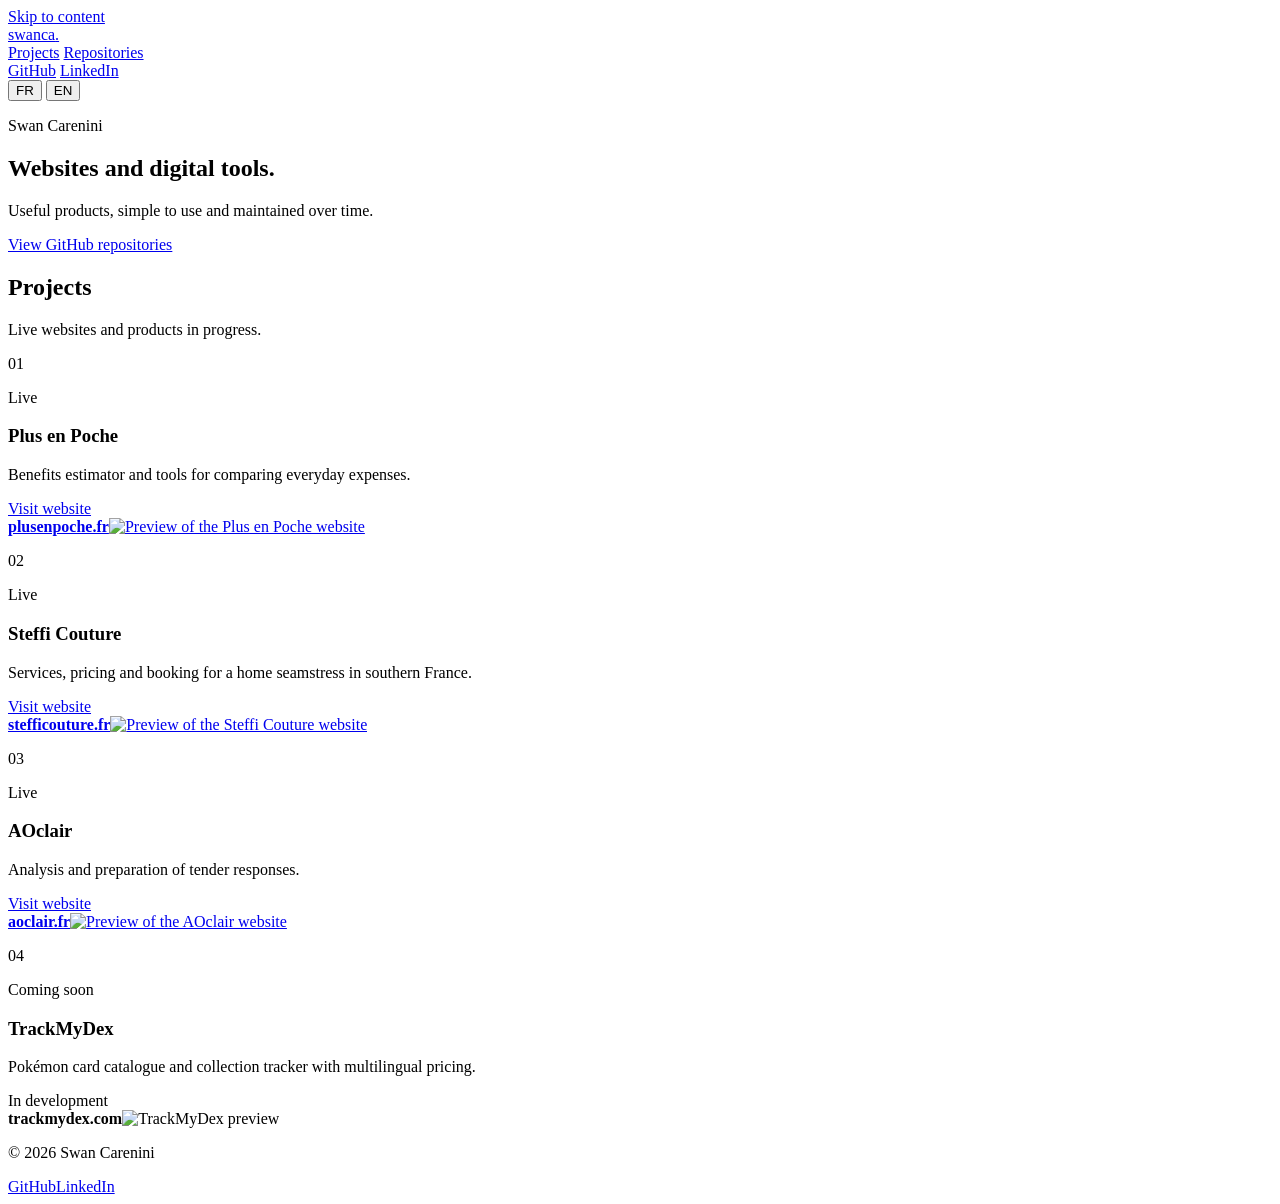
==== index.html @ 9fd085be "feat: add bilingual portfolio content" ====
<!doctype html>
<html lang="fr">
<head>
  <meta charset="utf-8">
  <meta name="viewport" content="width=device-width, initial-scale=1">
  <title>swanca | Projets web</title>
  <meta name="description" content="Les projets web de Swan Carenini : Plus en Poche, Steffi Couture, AOclair et TrackMyDex.">
  <link rel="stylesheet" href="./assets/css/styles.css">
  <script src="./assets/js/site.js" defer></script>
</head>
<body data-title-fr="swanca | Projets web" data-title-en="swanca | Web projects">
  <a class="skip-link" href="#main" data-fr="Aller au contenu" data-en="Skip to content">Aller au contenu</a>
  <header class="site-header">
    <a class="wordmark" href="./" aria-label="swanca, accueil">swanca<span>.</span></a>
    <nav aria-label="Navigation principale">
      <a class="active" href="./" data-fr="Projets" data-en="Projects">Projets</a>
      <a href="./repos/" data-fr="Dépôts" data-en="Repositories">Dépôts</a>
    </nav>
    <div class="header-links">
      <a href="https://github.com/swanca" target="_blank" rel="noreferrer">GitHub</a>
      <a href="https://www.linkedin.com/in/swan-c-35044b11a/" target="_blank" rel="noreferrer">LinkedIn</a>
      <div class="locale-switch" aria-label="Langue">
        <button type="button" data-locale="fr" aria-pressed="true">FR</button>
        <button type="button" data-locale="en" aria-pressed="false">EN</button>
      </div>
    </div>
  </header>
  <main id="main">
    <section class="intro">
      <p class="identity">Swan Carenini</p>
      <h1 data-fr="Sites et outils web." data-en="Websites and digital tools.">Sites et outils web.</h1>
      <p data-fr="Des produits utiles, simples à utiliser et maintenus dans le temps." data-en="Useful products, simple to use and maintained over time.">Des produits utiles, simples à utiliser et maintenus dans le temps.</p>
      <a class="text-link" href="./repos/" data-fr="Voir les dépôts GitHub" data-en="View GitHub repositories">Voir les dépôts GitHub</a>
    </section>
    <section class="projects" aria-labelledby="projects-title">
      <div class="section-title">
        <h2 id="projects-title" data-fr="Projets" data-en="Projects">Projets</h2>
        <p data-fr="Sites en production et produits en cours." data-en="Live websites and products in progress.">Sites en production et produits en cours.</p>
      </div>
      <article class="project">
        <div class="project-copy"><p class="project-index">01</p><div class="status live" data-fr="En ligne" data-en="Live">En ligne</div><h3>Plus en Poche</h3><p data-fr="Simulateur de droits et outils pour comparer ses dépenses courantes." data-en="Benefits estimator and tools for comparing everyday expenses.">Simulateur de droits et outils pour comparer ses dépenses courantes.</p><a class="project-link" href="https://plusenpoche.fr" target="_blank" rel="noreferrer" data-fr="Ouvrir le site" data-en="Visit website">Ouvrir le site</a></div>
        <a class="browser-frame" href="https://plusenpoche.fr" target="_blank" rel="noreferrer" aria-label="Plus en Poche"><span class="browser-bar"><i></i><i></i><i></i><b>plusenpoche.fr</b></span><img src="./assets/images/plus-en-poche.webp" width="1440" height="900" alt="Aperçu du site Plus en Poche" data-alt-fr="Aperçu du site Plus en Poche" data-alt-en="Preview of the Plus en Poche website"></a>
      </article>
      <article class="project">
        <div class="project-copy"><p class="project-index">02</p><div class="status live" data-fr="En ligne" data-en="Live">En ligne</div><h3>Steffi Couture</h3><p data-fr="Présentation, tarifs et réservation pour une couturière à domicile dans le Var." data-en="Services, pricing and booking for a home seamstress in southern France.">Présentation, tarifs et réservation pour une couturière à domicile dans le Var.</p><a class="project-link" href="https://stefficouture.fr" target="_blank" rel="noreferrer" data-fr="Ouvrir le site" data-en="Visit website">Ouvrir le site</a></div>
        <a class="browser-frame" href="https://stefficouture.fr" target="_blank" rel="noreferrer" aria-label="Steffi Couture"><span class="browser-bar"><i></i><i></i><i></i><b>stefficouture.fr</b></span><img src="./assets/images/steffi-couture.webp" width="1440" height="900" loading="lazy" alt="Aperçu du site Steffi Couture" data-alt-fr="Aperçu du site Steffi Couture" data-alt-en="Preview of the Steffi Couture website"></a>
      </article>
      <article class="project">
        <div class="project-copy"><p class="project-index">03</p><div class="status live" data-fr="En ligne" data-en="Live">En ligne</div><h3>AOclair</h3><p data-fr="Analyse et préparation de réponses aux appels d’offres." data-en="Analysis and preparation of tender responses.">Analyse et préparation de réponses aux appels d’offres.</p><a class="project-link" href="https://aoclair.fr" target="_blank" rel="noreferrer" data-fr="Ouvrir le site" data-en="Visit website">Ouvrir le site</a></div>
        <a class="browser-frame" href="https://aoclair.fr" target="_blank" rel="noreferrer" aria-label="AOclair"><span class="browser-bar"><i></i><i></i><i></i><b>aoclair.fr</b></span><img src="./assets/images/aoclair.webp" width="1440" height="900" loading="lazy" alt="Aperçu du site AOclair" data-alt-fr="Aperçu du site AOclair" data-alt-en="Preview of the AOclair website"></a>
      </article>
      <article class="project">
        <div class="project-copy"><p class="project-index">04</p><div class="status soon" data-fr="Bientôt disponible" data-en="Coming soon">Bientôt disponible</div><h3>TrackMyDex</h3><p data-fr="Catalogue et suivi de collection de cartes Pokémon avec prix multilingues." data-en="Pokémon card catalogue and collection tracker with multilingual pricing.">Catalogue et suivi de collection de cartes Pokémon avec prix multilingues.</p><span class="project-link muted" data-fr="En développement" data-en="In development">En développement</span></div>
        <div class="browser-frame" aria-label="TrackMyDex"><span class="browser-bar"><i></i><i></i><i></i><b>trackmydex.com</b></span><img src="./assets/images/trackmydex.webp" width="1440" height="900" loading="lazy" alt="Aperçu de TrackMyDex" data-alt-fr="Aperçu de TrackMyDex" data-alt-en="TrackMyDex preview"></div>
      </article>
    </section>
  </main>
  <footer><p>© 2026 Swan Carenini</p><div><a href="https://github.com/swanca" target="_blank" rel="noreferrer">GitHub</a><a href="https://www.linkedin.com/in/swan-c-35044b11a/" target="_blank" rel="noreferrer">LinkedIn</a></div></footer>
</body>
</html>
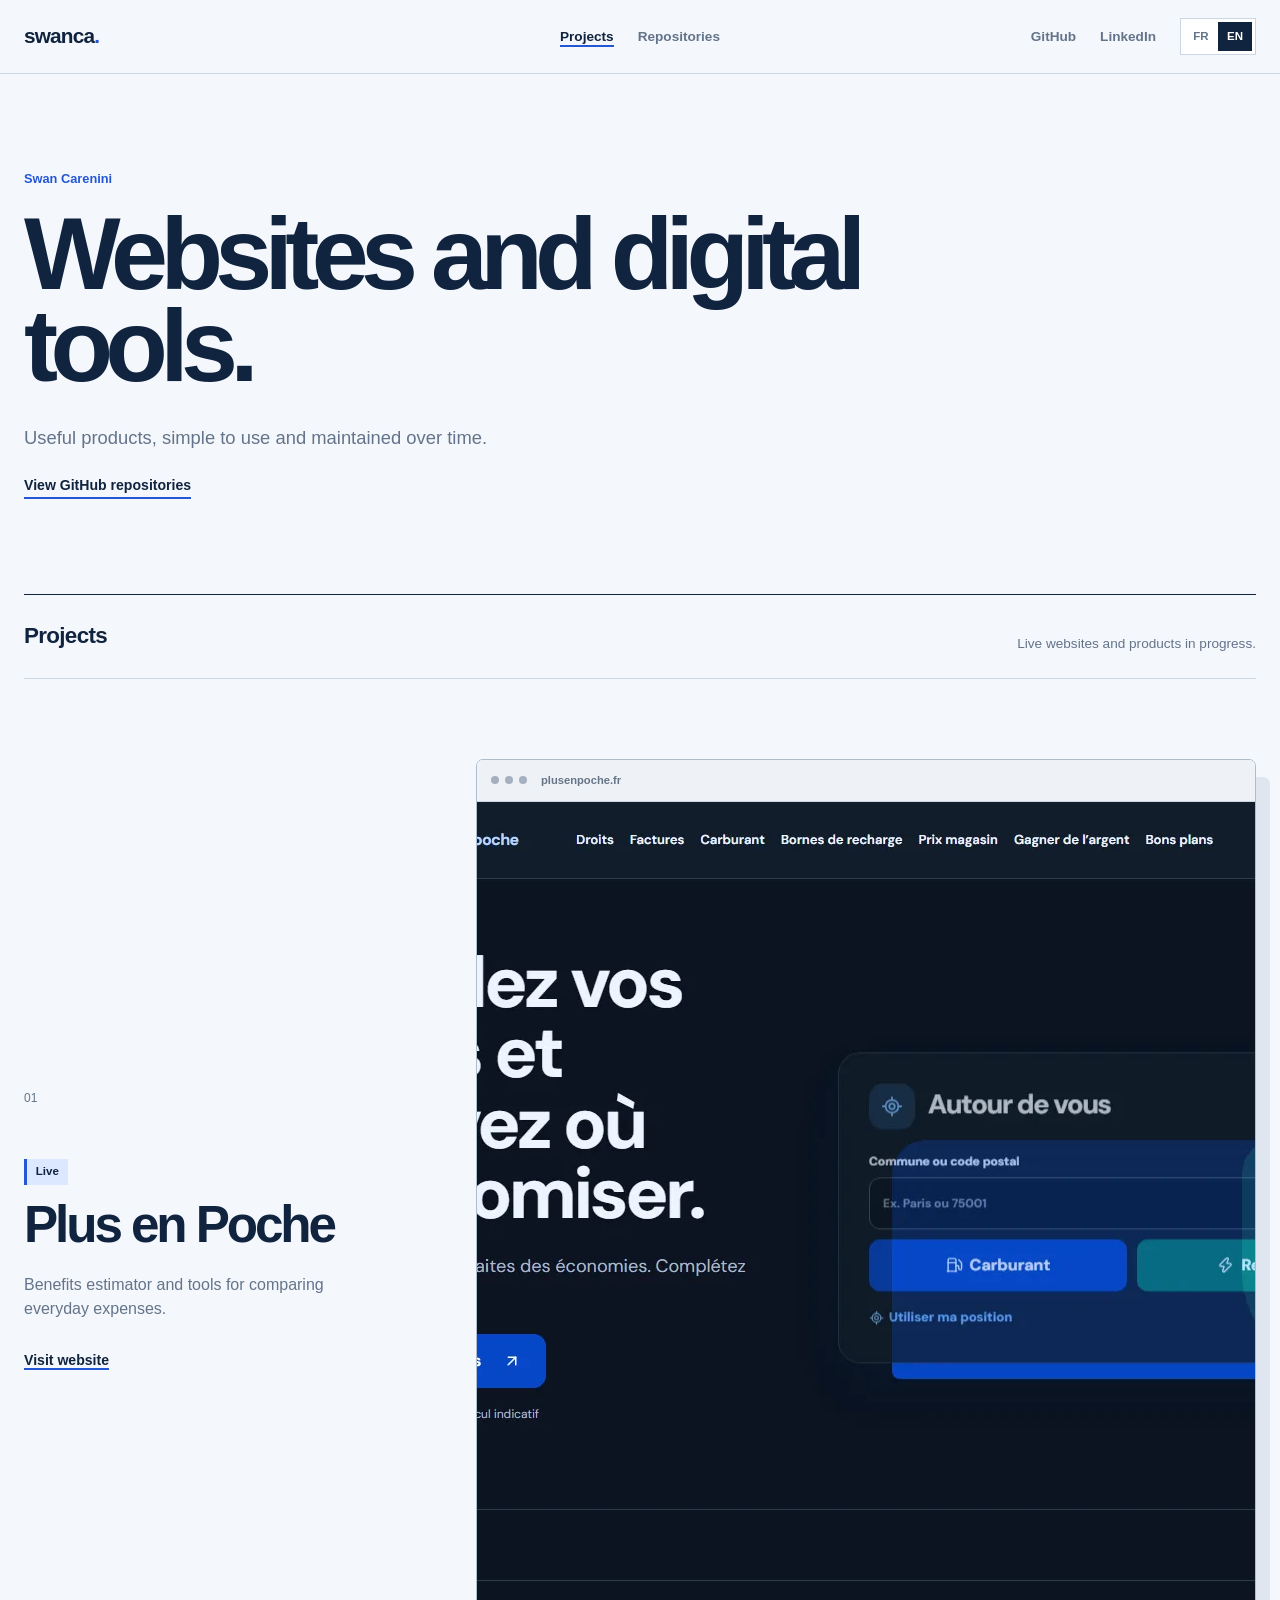
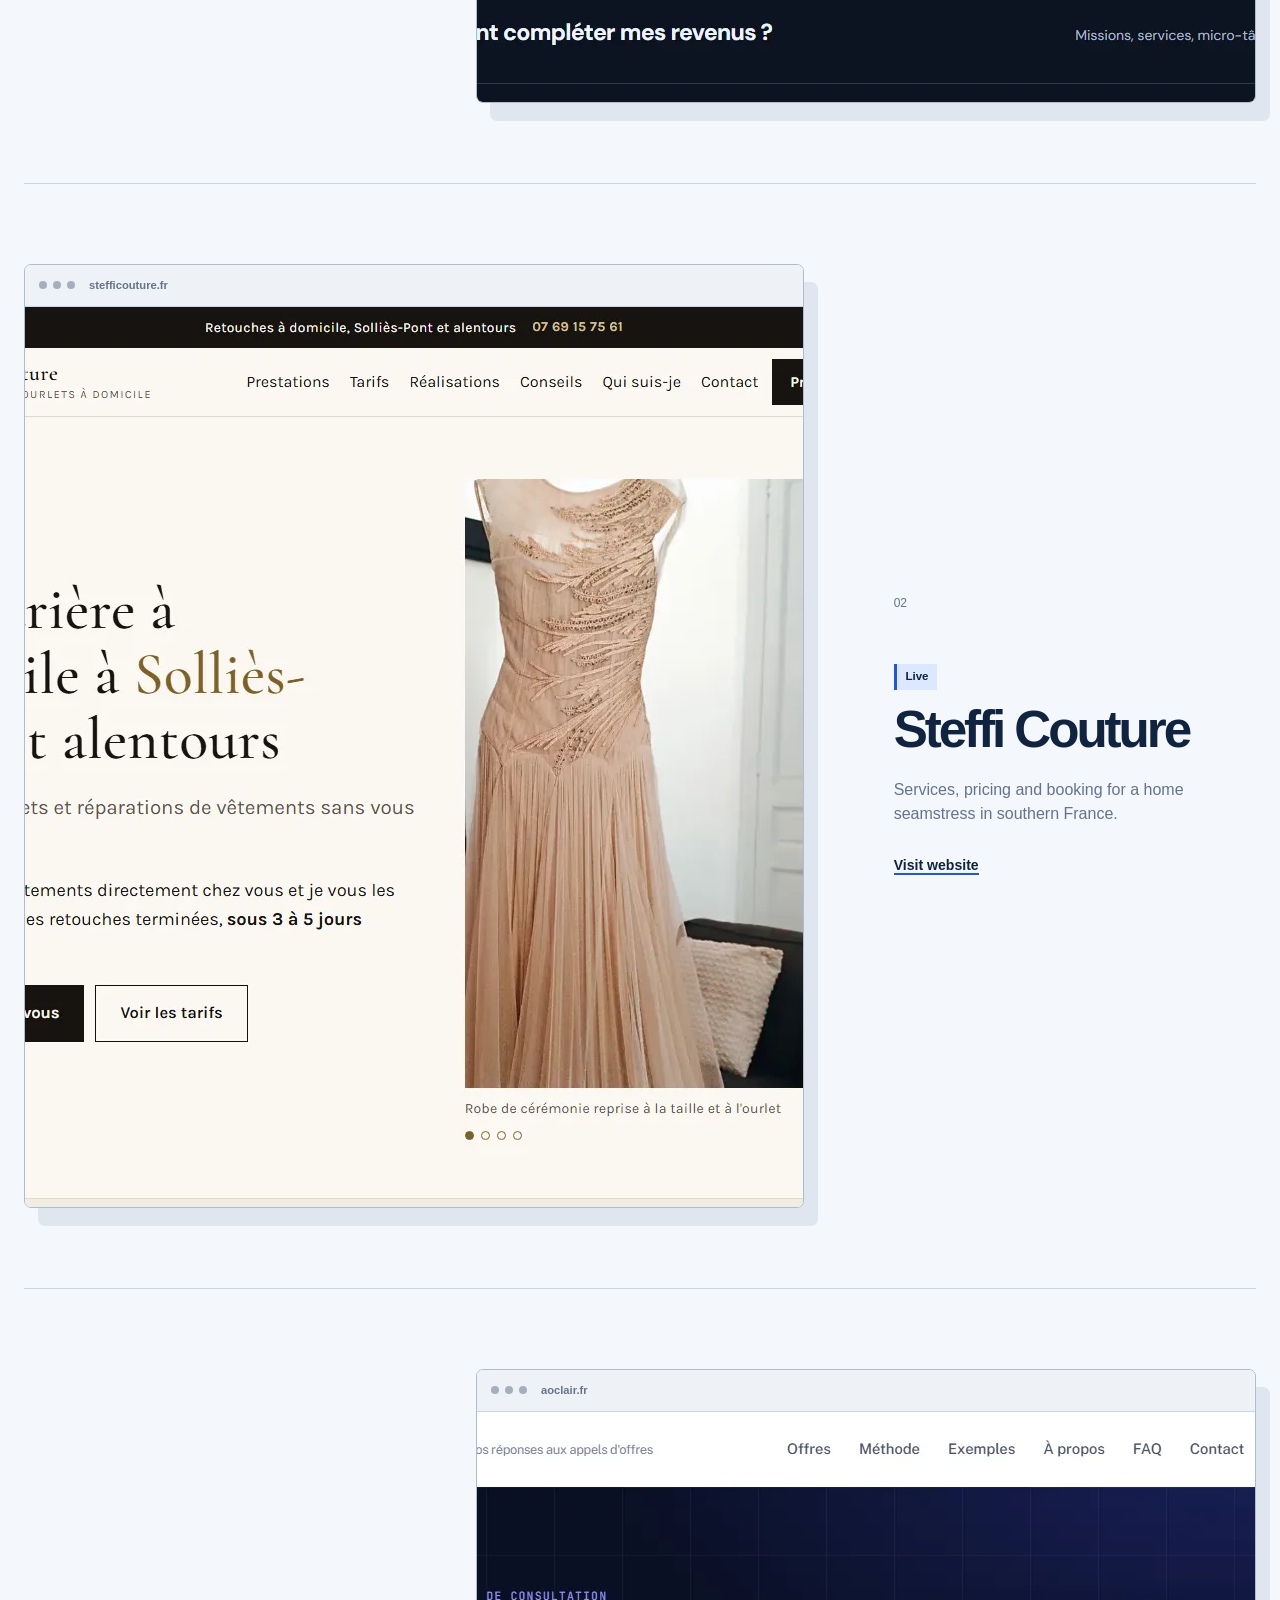
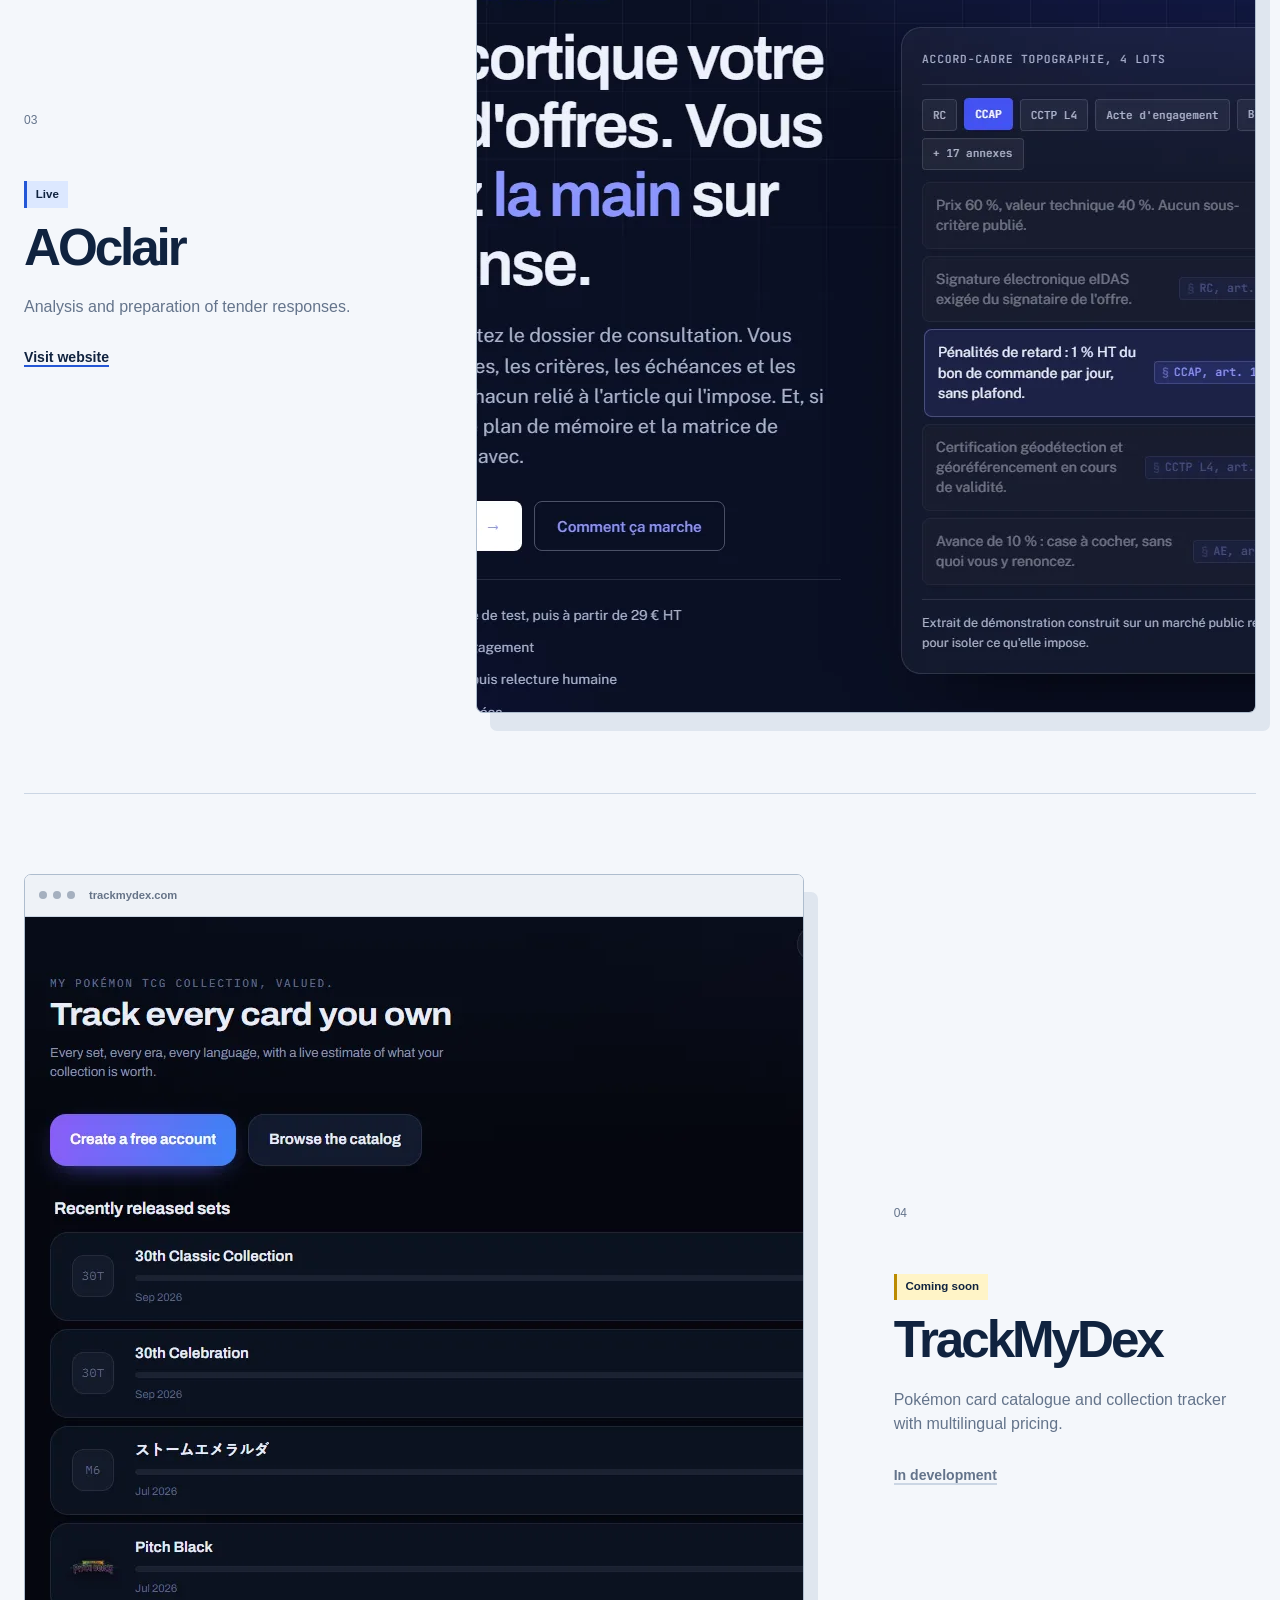
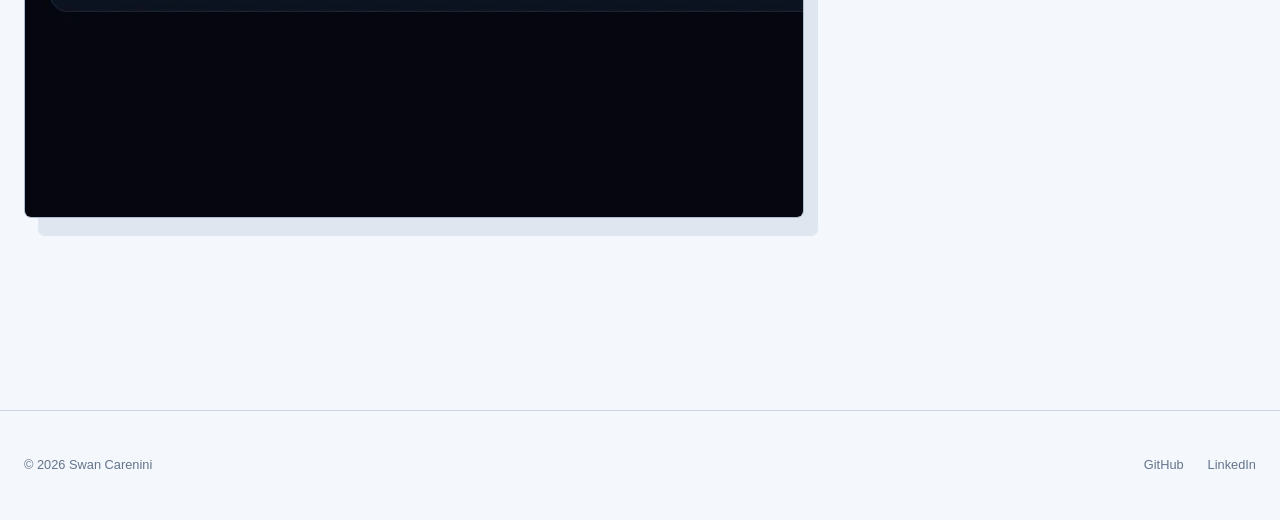
==== commit dabd081c: "chore: prepare GitHub Pages release" ====
--- a/index.html
+++ b/index.html
@@ -5,6 +5,13 @@
   <meta name="viewport" content="width=device-width, initial-scale=1">
   <title>swanca | Projets web</title>
   <meta name="description" content="Les projets web de Swan Carenini : Plus en Poche, Steffi Couture, AOclair et TrackMyDex.">
+  <link rel="canonical" href="https://swanca.github.io/">
+  <meta property="og:type" content="website">
+  <meta property="og:title" content="swanca | Projets web">
+  <meta property="og:description" content="Sites et outils web conçus par Swan Carenini.">
+  <meta property="og:url" content="https://swanca.github.io/">
+  <meta property="og:image" content="https://swanca.github.io/assets/images/social-preview.webp">
+  <meta name="twitter:card" content="summary_large_image">
   <link rel="stylesheet" href="./assets/css/styles.css">
   <script src="./assets/js/site.js" defer></script>
 </head>
--- a/assets/css/styles.css
+++ b/assets/css/styles.css
@@ -0,0 +1,319 @@
+:root {
+  --paper: #f4f7fb;
+  --ink: #10233f;
+  --muted: #64748b;
+  --blue: #2457d6;
+  --blue-pale: #dce8ff;
+  --yellow: #f4c95d;
+  --white: #ffffff;
+  --line: #cbd6e4;
+  --max: 1240px;
+}
+
+* { box-sizing: border-box; }
+html { scroll-behavior: smooth; }
+body {
+  margin: 0;
+  overflow-x: clip;
+  background: var(--paper);
+  color: var(--ink);
+  font-family: "Helvetica Neue", "Segoe UI", Arial, sans-serif;
+  font-size: 16px;
+  line-height: 1.55;
+}
+a { color: inherit; }
+img { display: block; max-width: 100%; }
+button { font: inherit; }
+a:focus-visible, button:focus-visible {
+  outline: 3px solid var(--yellow);
+  outline-offset: 4px;
+}
+.skip-link {
+  position: fixed;
+  z-index: 100;
+  left: 1rem;
+  top: -5rem;
+  padding: .7rem 1rem;
+  background: var(--ink);
+  color: var(--white);
+}
+.skip-link:focus { top: 1rem; }
+
+.site-header {
+  position: sticky;
+  z-index: 20;
+  top: 0;
+  min-height: 74px;
+  display: grid;
+  grid-template-columns: 1fr auto 1fr;
+  align-items: center;
+  gap: 2rem;
+  padding: 0 max(24px, calc((100vw - var(--max)) / 2));
+  border-bottom: 1px solid var(--line);
+  background: color-mix(in srgb, var(--paper) 94%, transparent);
+  backdrop-filter: blur(14px);
+}
+.wordmark {
+  width: max-content;
+  color: var(--ink);
+  font-size: 1.3rem;
+  font-weight: 800;
+  letter-spacing: -.04em;
+  text-decoration: none;
+}
+.wordmark span { color: var(--blue); }
+.site-header nav, .header-links, footer div {
+  display: flex;
+  align-items: center;
+  gap: 1.5rem;
+}
+.site-header nav a, .header-links > a {
+  color: var(--muted);
+  font-size: .85rem;
+  font-weight: 650;
+  text-decoration: none;
+  white-space: nowrap;
+}
+.site-header nav a:hover, .site-header nav a.active, .header-links > a:hover { color: var(--ink); }
+.site-header nav a.active { box-shadow: inset 0 -2px var(--blue); }
+.header-links { justify-content: flex-end; }
+
+.locale-switch {
+  display: inline-flex;
+  padding: 3px;
+  border: 1px solid var(--line);
+  background: var(--white);
+}
+.locale-switch button {
+  min-width: 34px;
+  border: 0;
+  padding: .35rem .45rem;
+  background: transparent;
+  color: var(--muted);
+  cursor: pointer;
+  font-size: .72rem;
+  font-weight: 800;
+}
+.locale-switch button[aria-pressed="true"] {
+  background: var(--ink);
+  color: var(--white);
+}
+
+.intro, .projects, .repository-section {
+  width: min(calc(100% - 48px), var(--max));
+  margin-inline: auto;
+}
+.intro {
+  min-height: 520px;
+  display: flex;
+  flex-direction: column;
+  justify-content: center;
+  padding: 5rem 0;
+}
+.intro.compact { min-height: 390px; }
+.identity {
+  margin: 0 0 1.2rem;
+  color: var(--blue);
+  font-size: .8rem;
+  font-weight: 800;
+}
+.intro h1 {
+  max-width: 850px;
+  margin: 0;
+  font-size: clamp(3.4rem, 8vw, 7.7rem);
+  font-weight: 780;
+  letter-spacing: -.075em;
+  line-height: .9;
+}
+.intro.compact h1 { font-size: clamp(3.2rem, 7vw, 6.4rem); }
+.intro > p:not(.identity) {
+  max-width: 540px;
+  margin: 2rem 0 1.4rem;
+  color: var(--muted);
+  font-size: 1.15rem;
+}
+.text-link, .project-link {
+  width: max-content;
+  border-bottom: 2px solid var(--blue);
+  color: var(--ink);
+  font-size: .88rem;
+  font-weight: 750;
+  text-decoration: none;
+}
+.text-link:hover, .project-link:hover { color: var(--blue); }
+
+.projects, .repository-section { padding-bottom: 7rem; }
+.section-title {
+  display: flex;
+  align-items: end;
+  justify-content: space-between;
+  gap: 2rem;
+  padding: 1.5rem 0;
+  border-top: 1px solid var(--ink);
+}
+.section-title h2 { margin: 0; font-size: 1.4rem; letter-spacing: -.03em; }
+.section-title p { margin: 0; color: var(--muted); font-size: .85rem; }
+
+.project {
+  display: grid;
+  grid-template-columns: minmax(230px, .72fr) minmax(0, 1.55fr);
+  align-items: center;
+  gap: clamp(2.5rem, 7vw, 7rem);
+  min-height: 610px;
+  padding: 5rem 0;
+  border-top: 1px solid var(--line);
+}
+.project:nth-of-type(even) { grid-template-columns: minmax(0, 1.55fr) minmax(230px, .72fr); }
+.project:nth-of-type(even) .project-copy { order: 2; }
+.project-copy { max-width: 360px; }
+.project-index {
+  margin: 0 0 3.2rem;
+  color: var(--muted);
+  font-size: .75rem;
+  font-variant-numeric: tabular-nums;
+}
+.status {
+  width: max-content;
+  margin-bottom: 1rem;
+  padding: .28rem .55rem;
+  border-left: 3px solid var(--blue);
+  background: var(--blue-pale);
+  font-size: .72rem;
+  font-weight: 760;
+}
+.status.soon { border-color: #bb8b00; background: #fff4c7; }
+.project h3 {
+  margin: 0;
+  font-size: clamp(2.1rem, 4vw, 4rem);
+  letter-spacing: -.06em;
+  line-height: .95;
+}
+.project-copy > p:not(.project-index) {
+  margin: 1.4rem 0 1.6rem;
+  color: var(--muted);
+  font-size: 1rem;
+}
+.project-link.muted { border-color: var(--line); color: var(--muted); }
+
+.browser-frame {
+  display: block;
+  min-width: 0;
+  overflow: hidden;
+  border: 1px solid #aebdce;
+  border-radius: 7px;
+  background: var(--white);
+  box-shadow: 14px 18px 0 #dfe6ef;
+  color: inherit;
+  text-decoration: none;
+}
+a.browser-frame:hover { border-color: var(--blue); }
+.browser-bar {
+  height: 42px;
+  display: flex;
+  align-items: center;
+  gap: 6px;
+  padding: 0 14px;
+  border-bottom: 1px solid var(--line);
+  background: #eef2f7;
+}
+.browser-bar i { width: 8px; height: 8px; border-radius: 50%; background: #a5b0bf; }
+.browser-bar b {
+  margin-left: 8px;
+  overflow: hidden;
+  color: #667488;
+  font-size: .7rem;
+  font-weight: 600;
+  text-overflow: ellipsis;
+  white-space: nowrap;
+}
+.browser-frame img {
+  width: 100%;
+  aspect-ratio: 16 / 10;
+  object-fit: cover;
+  object-position: top;
+  background: #e7edf5;
+}
+
+.repository-grid {
+  display: grid;
+  grid-template-columns: repeat(2, minmax(0, 1fr));
+  border-top: 1px solid var(--line);
+}
+.repo-card {
+  min-height: 230px;
+  display: flex;
+  flex-direction: column;
+  padding: 2rem;
+  border-right: 1px solid var(--line);
+  border-bottom: 1px solid var(--line);
+  background: var(--white);
+}
+.repo-card:nth-child(even) { border-right: 0; }
+.repo-card h3 { margin: 0; font-size: 1.35rem; letter-spacing: -.03em; }
+.repo-card h3 a { text-decoration: none; }
+.repo-card h3 a:hover { color: var(--blue); }
+.repo-card p { color: var(--muted); }
+.repo-meta {
+  display: flex;
+  flex-wrap: wrap;
+  gap: 1rem;
+  margin-top: auto;
+  color: var(--muted);
+  font-size: .75rem;
+}
+.repo-state { padding: 3rem 0; color: var(--muted); }
+
+footer {
+  min-height: 110px;
+  display: flex;
+  align-items: center;
+  justify-content: space-between;
+  gap: 2rem;
+  padding: 2rem max(24px, calc((100vw - var(--max)) / 2));
+  border-top: 1px solid var(--line);
+  color: var(--muted);
+  font-size: .8rem;
+}
+footer p { margin: 0; }
+footer a { text-decoration: none; }
+footer a:hover { color: var(--ink); }
+
+@media (max-width: 940px) {
+  .site-header { grid-template-columns: auto 1fr; }
+  .site-header nav { display: none; }
+  .project, .project:nth-of-type(even) { grid-template-columns: 1fr; min-height: 0; gap: 2.2rem; }
+  .project:nth-of-type(even) .project-copy { order: 0; }
+  .project-copy { max-width: 560px; }
+  .project-index { margin-bottom: 1.8rem; }
+}
+
+@media (max-width: 760px) {
+  .site-header { min-height: 66px; gap: 1rem; padding-inline: 18px; }
+  .header-links { gap: .7rem; }
+  .header-links > a { display: none; }
+  .intro, .projects, .repository-section { width: min(calc(100% - 36px), var(--max)); }
+  .intro { min-height: 430px; padding: 3rem 0; }
+  .intro.compact { min-height: 340px; }
+  .intro h1 { font-size: clamp(3.2rem, 17vw, 5.4rem); }
+  .intro > p:not(.identity) { font-size: 1rem; }
+  .section-title { display: block; }
+  .section-title p { margin-top: .45rem; }
+  .project { padding: 3.5rem 0; }
+  .project h3 { font-size: 2.7rem; }
+  .browser-frame { box-shadow: 7px 9px 0 #dfe6ef; }
+  .repository-grid { grid-template-columns: 1fr; }
+  .repo-card, .repo-card:nth-child(even) { border-right: 0; }
+  footer { min-height: 95px; padding-inline: 18px; }
+}
+
+@media (max-width: 430px) {
+  .header-links { gap: .4rem; }
+  .locale-switch button { min-width: 31px; }
+  .intro h1 { font-size: 3.3rem; }
+  footer { align-items: flex-start; flex-direction: column; gap: .8rem; }
+}
+
+@media (prefers-reduced-motion: reduce) {
+  html { scroll-behavior: auto; }
+  *, *::before, *::after { animation-duration: .01ms !important; transition-duration: .01ms !important; }
+}
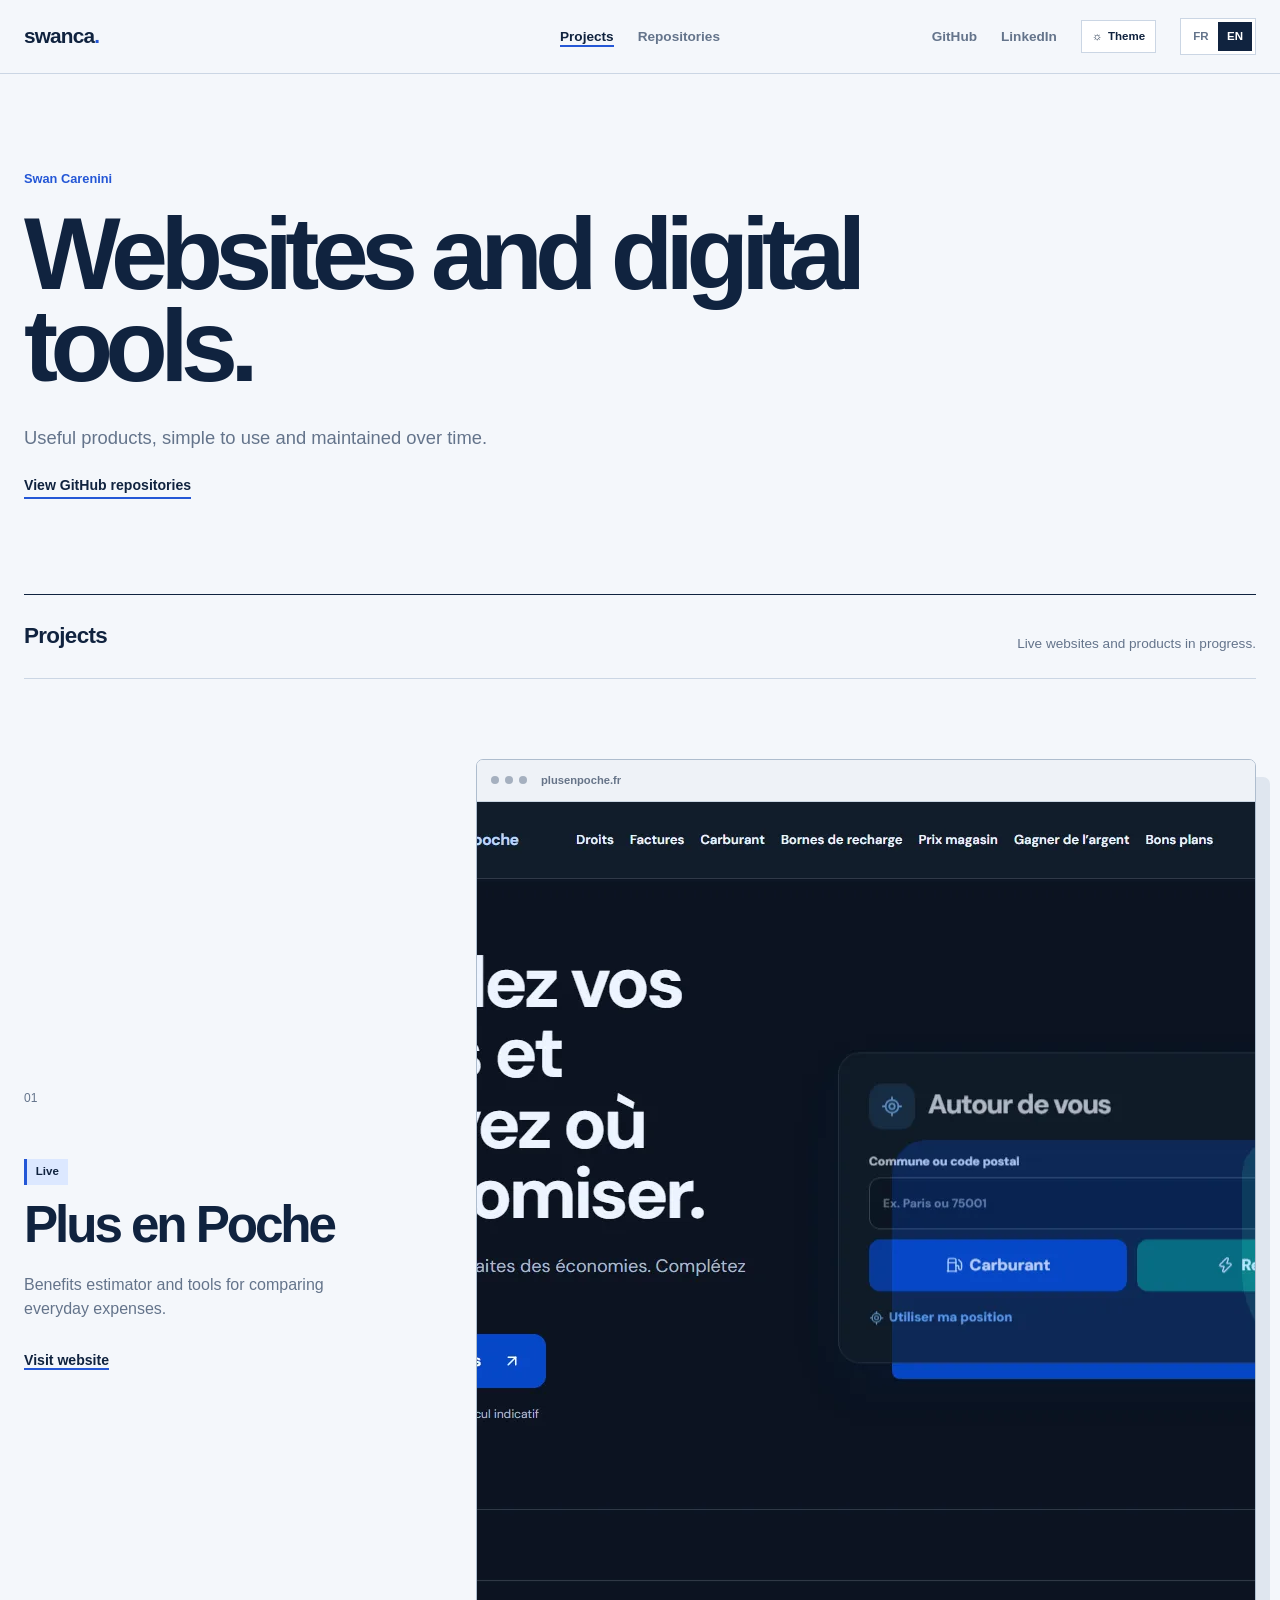
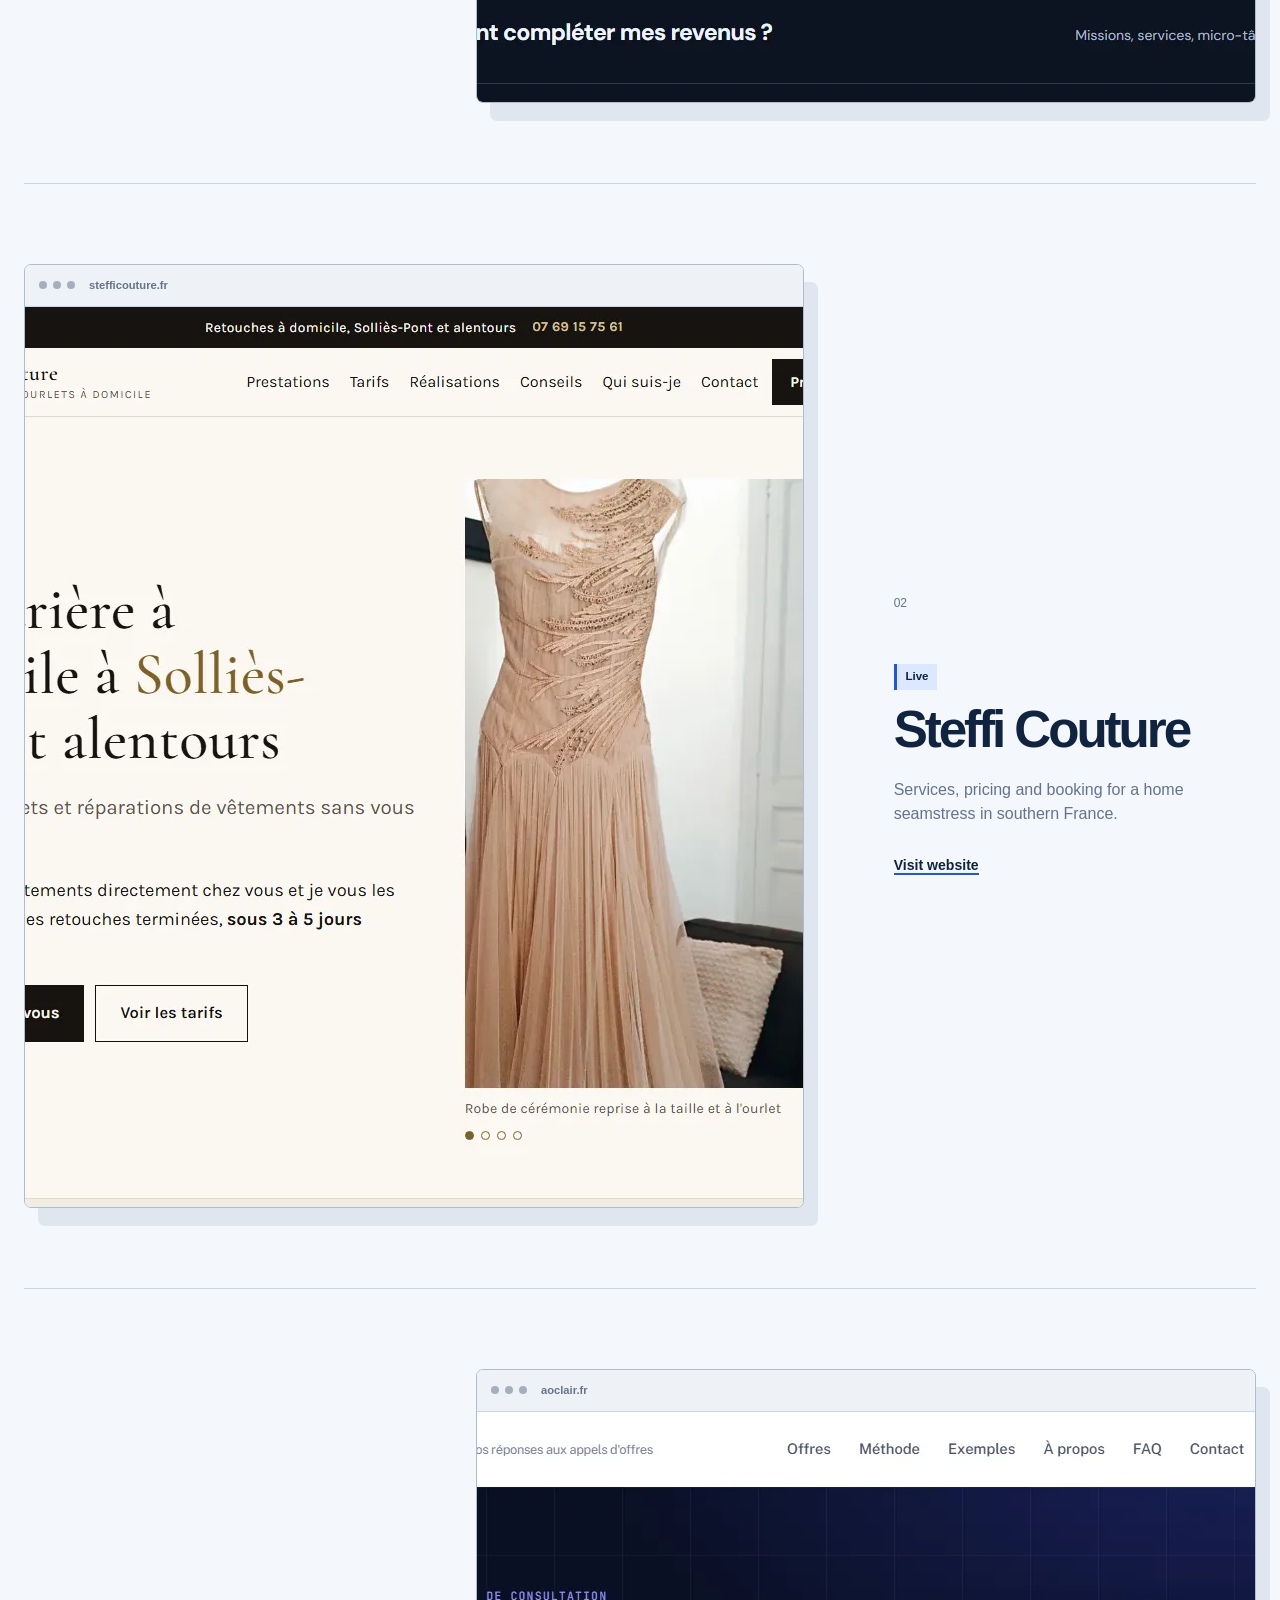
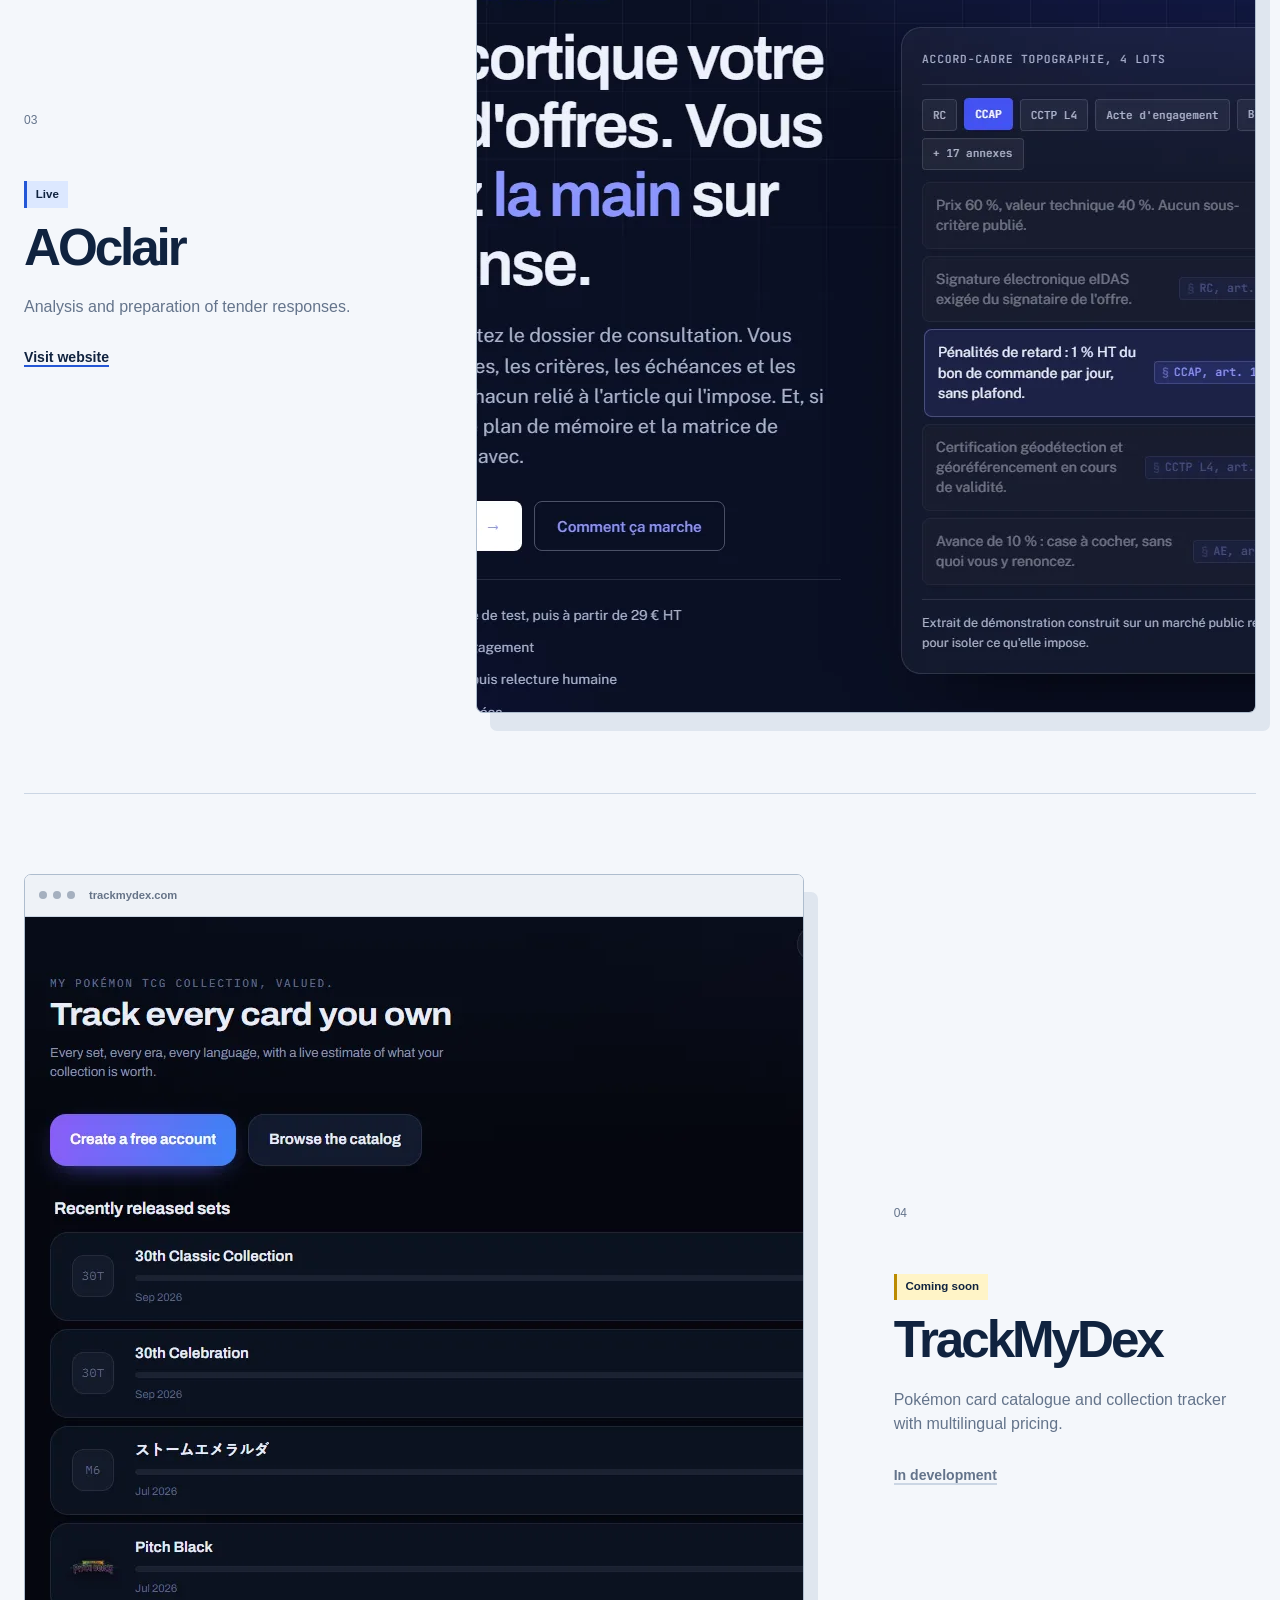
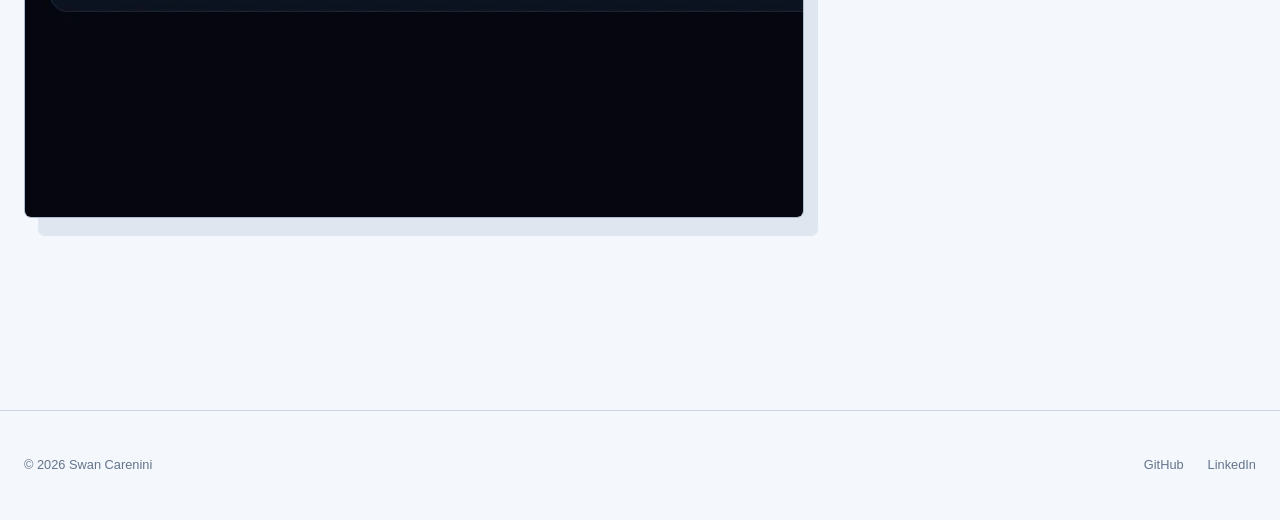
==== commit a5fef30a: "feat: add English default and theme switch" ====
--- a/index.html
+++ b/index.html
@@ -1,16 +1,16 @@
 <!doctype html>
-<html lang="fr">
+<html lang="en">
 <head>
   <meta charset="utf-8">
   <meta name="viewport" content="width=device-width, initial-scale=1">
-  <title>swanca | Projets web</title>
-  <meta name="description" content="Les projets web de Swan Carenini : Plus en Poche, Steffi Couture, AOclair et TrackMyDex.">
+  <title>swanca | Web projects</title>
+  <meta name="description" content="Web projects by Swan Carenini: Plus en Poche, Steffi Couture, AOclair and TrackMyDex.">
   <link rel="canonical" href="https://swanca.github.io/">
   <meta property="og:type" content="website">
-  <meta property="og:title" content="swanca | Projets web">
-  <meta property="og:description" content="Sites et outils web conçus par Swan Carenini.">
+  <meta property="og:title" content="swanca | Web projects">
+  <meta property="og:description" content="Websites and digital tools by Swan Carenini.">
   <meta property="og:url" content="https://swanca.github.io/">
-  <meta property="og:image" content="https://swanca.github.io/assets/images/social-preview.webp">
+  <meta property="og:image" content="https://swanca.github.io/assets/images/social-preview.png">
   <meta name="twitter:card" content="summary_large_image">
   <link rel="stylesheet" href="./assets/css/styles.css">
   <script src="./assets/js/site.js" defer></script>
@@ -26,9 +26,10 @@
     <div class="header-links">
       <a href="https://github.com/swanca" target="_blank" rel="noreferrer">GitHub</a>
       <a href="https://www.linkedin.com/in/swan-c-35044b11a/" target="_blank" rel="noreferrer">LinkedIn</a>
+      <button class="theme-toggle" type="button" data-theme-toggle data-fr="Thème" data-en="Theme" aria-pressed="false">Theme</button>
       <div class="locale-switch" aria-label="Langue">
-        <button type="button" data-locale="fr" aria-pressed="true">FR</button>
-        <button type="button" data-locale="en" aria-pressed="false">EN</button>
+        <button type="button" data-locale="fr" aria-pressed="false">FR</button>
+        <button type="button" data-locale="en" aria-pressed="true">EN</button>
       </div>
     </div>
   </header>
--- a/assets/css/styles.css
+++ b/assets/css/styles.css
@@ -10,6 +10,18 @@
   --max: 1240px;
 }
 
+html[data-theme="dark"] {
+  color-scheme: dark;
+  --paper: #0c1422;
+  --ink: #eef4ff;
+  --muted: #a7b4c8;
+  --blue: #8aacff;
+  --blue-pale: #17294d;
+  --yellow: #f4c95d;
+  --white: #121d2e;
+  --line: #34445b;
+}
+
 * { box-sizing: border-box; }
 html { scroll-behavior: smooth; }
 body {
@@ -78,6 +90,18 @@
 .site-header nav a.active { box-shadow: inset 0 -2px var(--blue); }
 .header-links { justify-content: flex-end; }
 
+.theme-toggle {
+  border: 1px solid var(--line);
+  padding: .42rem .62rem;
+  background: var(--white);
+  color: var(--ink);
+  font-size: .72rem;
+  font-weight: 700;
+  cursor: pointer;
+}
+.theme-toggle::before { content: '☼'; margin-right: .35rem; }
+.theme-toggle[data-active-theme="dark"]::before { content: '☾'; }
+
 .locale-switch {
   display: inline-flex;
   padding: 3px;
@@ -217,6 +241,9 @@
   background: #eef2f7;
 }
 .browser-bar i { width: 8px; height: 8px; border-radius: 50%; background: #a5b0bf; }
+html[data-theme="dark"] .browser-bar { background: #182538; }
+html[data-theme="dark"] .browser-frame { box-shadow: 14px 18px 0 #050b14; }
+html[data-theme="dark"] .status.soon { background: #42350d; color: #ffe89b; }
 .browser-bar b {
   margin-left: 8px;
   overflow: hidden;
@@ -289,7 +316,7 @@
 
 @media (max-width: 760px) {
   .site-header { min-height: 66px; gap: 1rem; padding-inline: 18px; }
-  .header-links { gap: .7rem; }
+  .header-links { gap: .45rem; }
   .header-links > a { display: none; }
   .intro, .projects, .repository-section { width: min(calc(100% - 36px), var(--max)); }
   .intro { min-height: 430px; padding: 3rem 0; }
@@ -301,6 +328,7 @@
   .project { padding: 3.5rem 0; }
   .project h3 { font-size: 2.7rem; }
   .browser-frame { box-shadow: 7px 9px 0 #dfe6ef; }
+  html[data-theme="dark"] .browser-frame { box-shadow: 7px 9px 0 #050b14; }
   .repository-grid { grid-template-columns: 1fr; }
   .repo-card, .repo-card:nth-child(even) { border-right: 0; }
   footer { min-height: 95px; padding-inline: 18px; }
@@ -309,7 +337,8 @@
 @media (max-width: 430px) {
   .header-links { gap: .4rem; }
   .locale-switch button { min-width: 31px; }
-  .intro h1 { font-size: 3.3rem; }
+  .intro h1 { font-size: 3rem; overflow-wrap: anywhere; }
+  .theme-toggle { padding-inline: .5rem; }
   footer { align-items: flex-start; flex-direction: column; gap: .8rem; }
 }
 
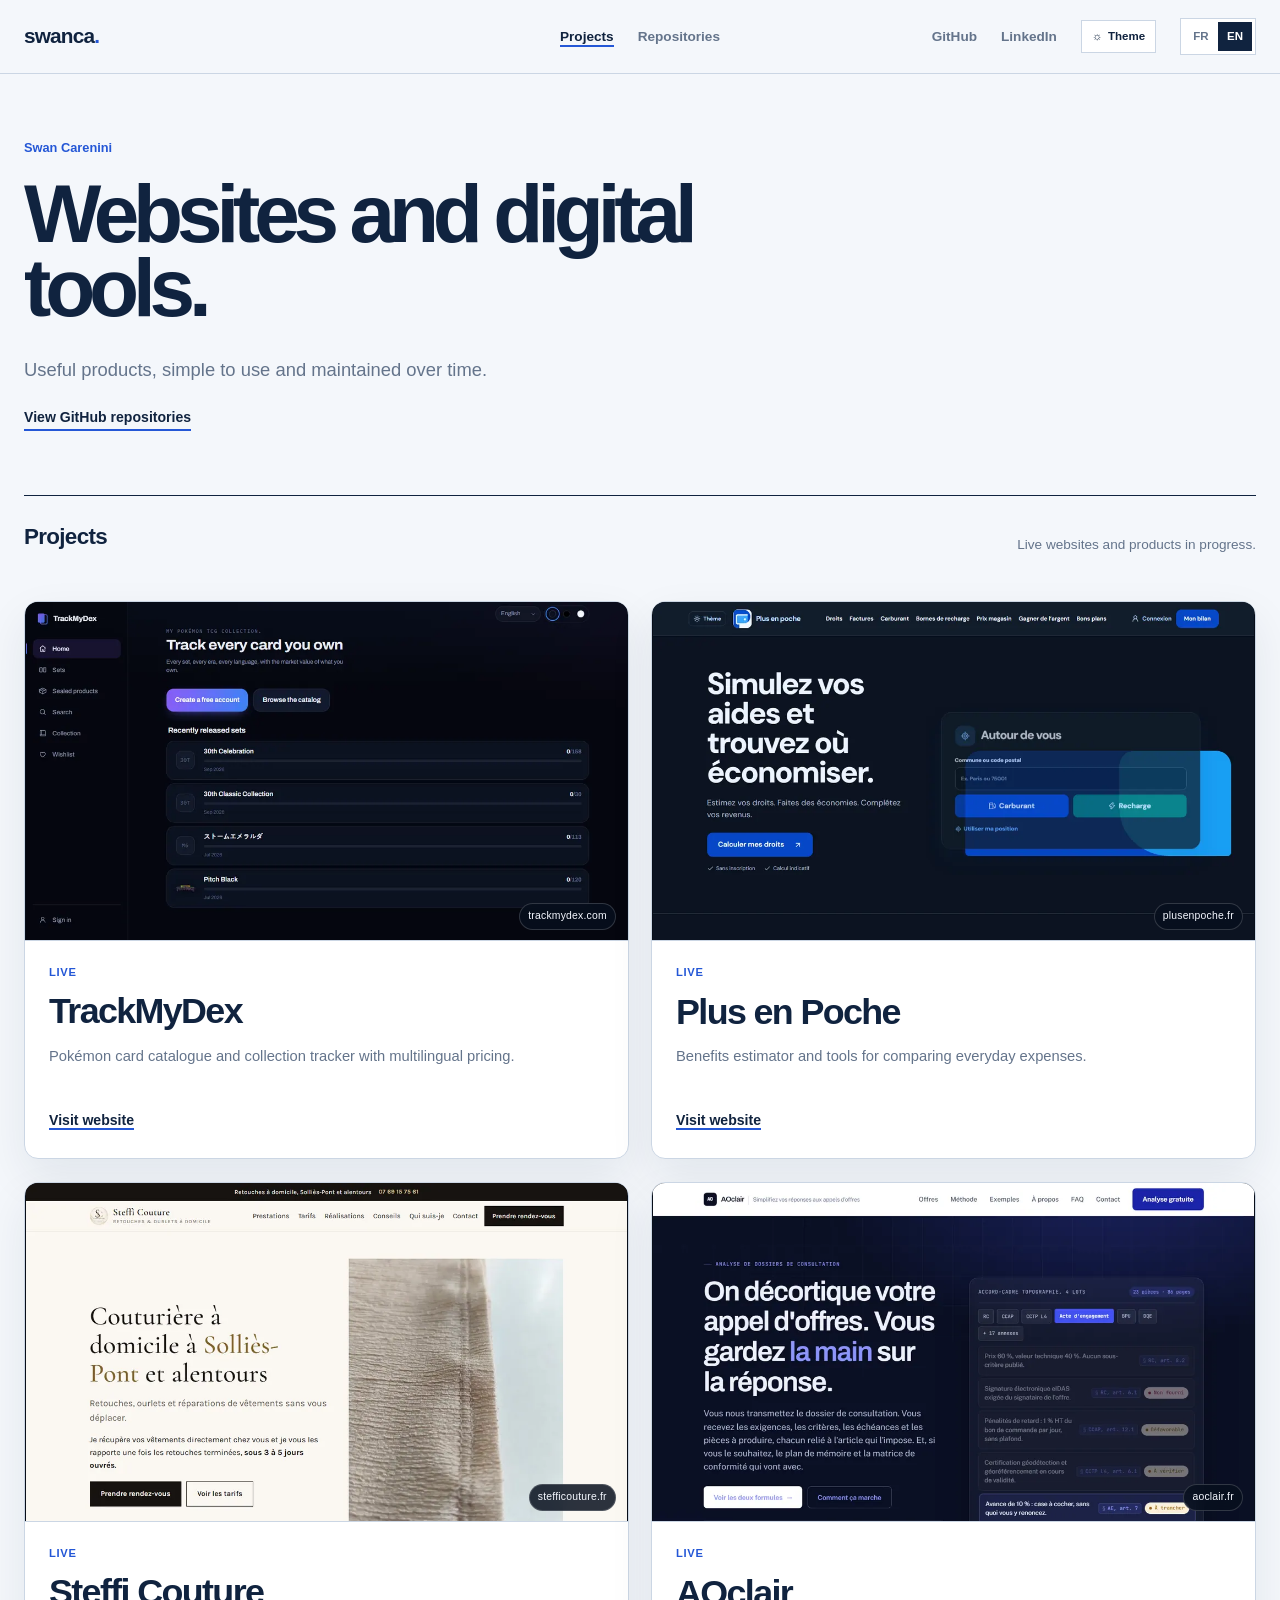
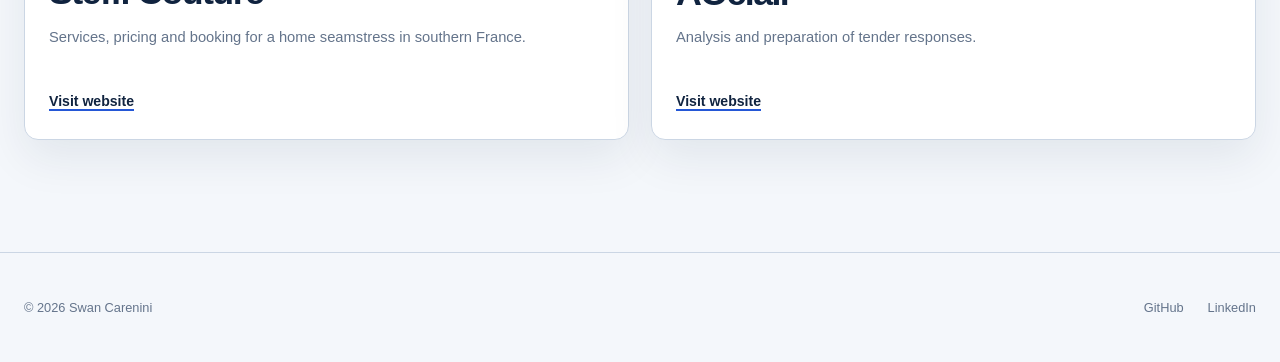
==== commit 3dff5fdb: "feat: refine compact project gallery" ====
--- a/index.html
+++ b/index.html
@@ -45,22 +45,24 @@
         <h2 id="projects-title" data-fr="Projets" data-en="Projects">Projets</h2>
         <p data-fr="Sites en production et produits en cours." data-en="Live websites and products in progress.">Sites en production et produits en cours.</p>
       </div>
-      <article class="project">
-        <div class="project-copy"><p class="project-index">01</p><div class="status live" data-fr="En ligne" data-en="Live">En ligne</div><h3>Plus en Poche</h3><p data-fr="Simulateur de droits et outils pour comparer ses dépenses courantes." data-en="Benefits estimator and tools for comparing everyday expenses.">Simulateur de droits et outils pour comparer ses dépenses courantes.</p><a class="project-link" href="https://plusenpoche.fr" target="_blank" rel="noreferrer" data-fr="Ouvrir le site" data-en="Visit website">Ouvrir le site</a></div>
-        <a class="browser-frame" href="https://plusenpoche.fr" target="_blank" rel="noreferrer" aria-label="Plus en Poche"><span class="browser-bar"><i></i><i></i><i></i><b>plusenpoche.fr</b></span><img src="./assets/images/plus-en-poche.webp" width="1440" height="900" alt="Aperçu du site Plus en Poche" data-alt-fr="Aperçu du site Plus en Poche" data-alt-en="Preview of the Plus en Poche website"></a>
-      </article>
-      <article class="project">
-        <div class="project-copy"><p class="project-index">02</p><div class="status live" data-fr="En ligne" data-en="Live">En ligne</div><h3>Steffi Couture</h3><p data-fr="Présentation, tarifs et réservation pour une couturière à domicile dans le Var." data-en="Services, pricing and booking for a home seamstress in southern France.">Présentation, tarifs et réservation pour une couturière à domicile dans le Var.</p><a class="project-link" href="https://stefficouture.fr" target="_blank" rel="noreferrer" data-fr="Ouvrir le site" data-en="Visit website">Ouvrir le site</a></div>
-        <a class="browser-frame" href="https://stefficouture.fr" target="_blank" rel="noreferrer" aria-label="Steffi Couture"><span class="browser-bar"><i></i><i></i><i></i><b>stefficouture.fr</b></span><img src="./assets/images/steffi-couture.webp" width="1440" height="900" loading="lazy" alt="Aperçu du site Steffi Couture" data-alt-fr="Aperçu du site Steffi Couture" data-alt-en="Preview of the Steffi Couture website"></a>
-      </article>
-      <article class="project">
-        <div class="project-copy"><p class="project-index">03</p><div class="status live" data-fr="En ligne" data-en="Live">En ligne</div><h3>AOclair</h3><p data-fr="Analyse et préparation de réponses aux appels d’offres." data-en="Analysis and preparation of tender responses.">Analyse et préparation de réponses aux appels d’offres.</p><a class="project-link" href="https://aoclair.fr" target="_blank" rel="noreferrer" data-fr="Ouvrir le site" data-en="Visit website">Ouvrir le site</a></div>
-        <a class="browser-frame" href="https://aoclair.fr" target="_blank" rel="noreferrer" aria-label="AOclair"><span class="browser-bar"><i></i><i></i><i></i><b>aoclair.fr</b></span><img src="./assets/images/aoclair.webp" width="1440" height="900" loading="lazy" alt="Aperçu du site AOclair" data-alt-fr="Aperçu du site AOclair" data-alt-en="Preview of the AOclair website"></a>
-      </article>
-      <article class="project">
-        <div class="project-copy"><p class="project-index">04</p><div class="status soon" data-fr="Bientôt disponible" data-en="Coming soon">Bientôt disponible</div><h3>TrackMyDex</h3><p data-fr="Catalogue et suivi de collection de cartes Pokémon avec prix multilingues." data-en="Pokémon card catalogue and collection tracker with multilingual pricing.">Catalogue et suivi de collection de cartes Pokémon avec prix multilingues.</p><span class="project-link muted" data-fr="En développement" data-en="In development">En développement</span></div>
-        <div class="browser-frame" aria-label="TrackMyDex"><span class="browser-bar"><i></i><i></i><i></i><b>trackmydex.com</b></span><img src="./assets/images/trackmydex.webp" width="1440" height="900" loading="lazy" alt="Aperçu de TrackMyDex" data-alt-fr="Aperçu de TrackMyDex" data-alt-en="TrackMyDex preview"></div>
-      </article>
+      <div class="project-grid">
+        <article class="project-card" data-tilt>
+          <a class="project-visual" href="https://trackmydex.com" target="_blank" rel="noreferrer" aria-label="TrackMyDex"><img src="./assets/images/trackmydex.webp" width="1365" height="768" alt="Aperçu complet de TrackMyDex" data-alt-fr="Aperçu complet de TrackMyDex" data-alt-en="Full preview of TrackMyDex"><span>trackmydex.com</span></a>
+          <div class="project-copy"><div class="status live" data-fr="En ligne" data-en="Live">En ligne</div><h3>TrackMyDex</h3><p data-fr="Catalogue et suivi de collection de cartes Pokémon avec prix multilingues." data-en="Pokémon card catalogue and collection tracker with multilingual pricing.">Catalogue et suivi de collection de cartes Pokémon avec prix multilingues.</p><a class="project-link" href="https://trackmydex.com" target="_blank" rel="noreferrer" data-fr="Ouvrir le site" data-en="Visit website">Ouvrir le site</a></div>
+        </article>
+        <article class="project-card" data-tilt>
+          <a class="project-visual" href="https://plusenpoche.fr" target="_blank" rel="noreferrer" aria-label="Plus en Poche"><img src="./assets/images/plus-en-poche.webp" width="1365" height="768" loading="lazy" alt="Aperçu complet du site Plus en Poche" data-alt-fr="Aperçu complet du site Plus en Poche" data-alt-en="Full preview of the Plus en Poche website"><span>plusenpoche.fr</span></a>
+          <div class="project-copy"><div class="status live" data-fr="En ligne" data-en="Live">En ligne</div><h3>Plus en Poche</h3><p data-fr="Simulateur de droits et outils pour comparer ses dépenses courantes." data-en="Benefits estimator and tools for comparing everyday expenses.">Simulateur de droits et outils pour comparer ses dépenses courantes.</p><a class="project-link" href="https://plusenpoche.fr" target="_blank" rel="noreferrer" data-fr="Ouvrir le site" data-en="Visit website">Ouvrir le site</a></div>
+        </article>
+        <article class="project-card" data-tilt>
+          <a class="project-visual" href="https://stefficouture.fr" target="_blank" rel="noreferrer" aria-label="Steffi Couture"><img src="./assets/images/steffi-couture.webp" width="1365" height="768" loading="lazy" alt="Aperçu complet du site Steffi Couture" data-alt-fr="Aperçu complet du site Steffi Couture" data-alt-en="Full preview of the Steffi Couture website"><span>stefficouture.fr</span></a>
+          <div class="project-copy"><div class="status live" data-fr="En ligne" data-en="Live">En ligne</div><h3>Steffi Couture</h3><p data-fr="Présentation, tarifs et réservation pour une couturière à domicile dans le Var." data-en="Services, pricing and booking for a home seamstress in southern France.">Présentation, tarifs et réservation pour une couturière à domicile dans le Var.</p><a class="project-link" href="https://stefficouture.fr" target="_blank" rel="noreferrer" data-fr="Ouvrir le site" data-en="Visit website">Ouvrir le site</a></div>
+        </article>
+        <article class="project-card" data-tilt>
+          <a class="project-visual" href="https://aoclair.fr" target="_blank" rel="noreferrer" aria-label="AOclair"><img src="./assets/images/aoclair.webp" width="1365" height="768" loading="lazy" alt="Aperçu complet du site AOclair" data-alt-fr="Aperçu complet du site AOclair" data-alt-en="Full preview of the AOclair website"><span>aoclair.fr</span></a>
+          <div class="project-copy"><div class="status live" data-fr="En ligne" data-en="Live">En ligne</div><h3>AOclair</h3><p data-fr="Analyse et préparation de réponses aux appels d’offres." data-en="Analysis and preparation of tender responses.">Analyse et préparation de réponses aux appels d’offres.</p><a class="project-link" href="https://aoclair.fr" target="_blank" rel="noreferrer" data-fr="Ouvrir le site" data-en="Visit website">Ouvrir le site</a></div>
+        </article>
+      </div>
     </section>
   </main>
   <footer><p>© 2026 Swan Carenini</p><div><a href="https://github.com/swanca" target="_blank" rel="noreferrer">GitHub</a><a href="https://www.linkedin.com/in/swan-c-35044b11a/" target="_blank" rel="noreferrer">LinkedIn</a></div></footer>
--- a/assets/css/styles.css
+++ b/assets/css/styles.css
@@ -128,11 +128,11 @@
   margin-inline: auto;
 }
 .intro {
-  min-height: 520px;
+  min-height: 410px;
   display: flex;
   flex-direction: column;
   justify-content: center;
-  padding: 5rem 0;
+  padding: 4rem 0;
 }
 .intro.compact { min-height: 390px; }
 .identity {
@@ -144,7 +144,7 @@
 .intro h1 {
   max-width: 850px;
   margin: 0;
-  font-size: clamp(3.4rem, 8vw, 7.7rem);
+  font-size: clamp(3.2rem, 6.4vw, 5.8rem);
   font-weight: 780;
   letter-spacing: -.075em;
   line-height: .9;
@@ -178,87 +178,79 @@
 .section-title h2 { margin: 0; font-size: 1.4rem; letter-spacing: -.03em; }
 .section-title p { margin: 0; color: var(--muted); font-size: .85rem; }
 
-.project {
+.project-grid {
   display: grid;
-  grid-template-columns: minmax(230px, .72fr) minmax(0, 1.55fr);
-  align-items: center;
-  gap: clamp(2.5rem, 7vw, 7rem);
-  min-height: 610px;
-  padding: 5rem 0;
-  border-top: 1px solid var(--line);
-}
-.project:nth-of-type(even) { grid-template-columns: minmax(0, 1.55fr) minmax(230px, .72fr); }
-.project:nth-of-type(even) .project-copy { order: 2; }
-.project-copy { max-width: 360px; }
-.project-index {
-  margin: 0 0 3.2rem;
-  color: var(--muted);
-  font-size: .75rem;
-  font-variant-numeric: tabular-nums;
-}
+  grid-template-columns: repeat(2, minmax(0, 1fr));
+  gap: 1.4rem;
+  padding-top: 1.4rem;
+}
+.project-card {
+  min-width: 0;
+  overflow: hidden;
+  border: 1px solid var(--line);
+  border-radius: 14px;
+  background: var(--white);
+  box-shadow: 0 18px 45px color-mix(in srgb, var(--ink) 8%, transparent);
+  transform: perspective(900px) rotateX(var(--tilt-x, 0deg)) rotateY(var(--tilt-y, 0deg));
+  transform-style: preserve-3d;
+  transition: transform .18s ease, border-color .18s ease, box-shadow .18s ease;
+  will-change: transform;
+}
+.project-card:hover {
+  border-color: color-mix(in srgb, var(--blue) 58%, var(--line));
+  box-shadow: 0 22px 55px color-mix(in srgb, var(--blue) 14%, transparent);
+}
+.project-copy { padding: 1.45rem 1.5rem 1.6rem; }
 .status {
   width: max-content;
-  margin-bottom: 1rem;
-  padding: .28rem .55rem;
-  border-left: 3px solid var(--blue);
-  background: var(--blue-pale);
-  font-size: .72rem;
+  margin-bottom: .8rem;
+  color: var(--blue);
+  font-size: .7rem;
   font-weight: 760;
-}
-.status.soon { border-color: #bb8b00; background: #fff4c7; }
-.project h3 {
+  letter-spacing: .06em;
+  text-transform: uppercase;
+}
+.project-card h3 {
   margin: 0;
-  font-size: clamp(2.1rem, 4vw, 4rem);
-  letter-spacing: -.06em;
-  line-height: .95;
-}
-.project-copy > p:not(.project-index) {
-  margin: 1.4rem 0 1.6rem;
-  color: var(--muted);
-  font-size: 1rem;
-}
-.project-link.muted { border-color: var(--line); color: var(--muted); }
-
-.browser-frame {
+  font-size: clamp(1.6rem, 2.8vw, 2.35rem);
+  letter-spacing: -.045em;
+  line-height: 1;
+}
+.project-copy > p {
+  min-height: 3.1em;
+  margin: .9rem 0 1.1rem;
+  color: var(--muted);
+  font-size: .92rem;
+}
+.project-visual {
+  position: relative;
   display: block;
-  min-width: 0;
   overflow: hidden;
-  border: 1px solid #aebdce;
-  border-radius: 7px;
-  background: var(--white);
-  box-shadow: 14px 18px 0 #dfe6ef;
+  aspect-ratio: 1365 / 768;
+  border-bottom: 1px solid var(--line);
+  background: #080e19;
   color: inherit;
   text-decoration: none;
 }
-a.browser-frame:hover { border-color: var(--blue); }
-.browser-bar {
-  height: 42px;
-  display: flex;
-  align-items: center;
-  gap: 6px;
-  padding: 0 14px;
-  border-bottom: 1px solid var(--line);
-  background: #eef2f7;
-}
-.browser-bar i { width: 8px; height: 8px; border-radius: 50%; background: #a5b0bf; }
-html[data-theme="dark"] .browser-bar { background: #182538; }
-html[data-theme="dark"] .browser-frame { box-shadow: 14px 18px 0 #050b14; }
-html[data-theme="dark"] .status.soon { background: #42350d; color: #ffe89b; }
-.browser-bar b {
-  margin-left: 8px;
-  overflow: hidden;
-  color: #667488;
-  font-size: .7rem;
-  font-weight: 600;
-  text-overflow: ellipsis;
-  white-space: nowrap;
-}
-.browser-frame img {
+.project-visual img {
   width: 100%;
-  aspect-ratio: 16 / 10;
-  object-fit: cover;
-  object-position: top;
-  background: #e7edf5;
+  height: 100%;
+  object-fit: contain;
+  transition: transform .35s ease;
+}
+.project-card:hover .project-visual img { transform: scale(1.012); }
+.project-visual span {
+  position: absolute;
+  right: .75rem;
+  bottom: .65rem;
+  padding: .26rem .5rem;
+  border: 1px solid #ffffff2b;
+  border-radius: 999px;
+  background: #08101ed9;
+  color: #f5f8ff;
+  font-size: .65rem;
+  letter-spacing: .02em;
+  backdrop-filter: blur(8px);
 }
 
 .repository-grid {
@@ -266,7 +258,7 @@
   grid-template-columns: repeat(2, minmax(0, 1fr));
   border-top: 1px solid var(--line);
 }
-.repo-card {
+.repository-card {
   min-height: 230px;
   display: flex;
   flex-direction: column;
@@ -275,11 +267,11 @@
   border-bottom: 1px solid var(--line);
   background: var(--white);
 }
-.repo-card:nth-child(even) { border-right: 0; }
-.repo-card h3 { margin: 0; font-size: 1.35rem; letter-spacing: -.03em; }
-.repo-card h3 a { text-decoration: none; }
-.repo-card h3 a:hover { color: var(--blue); }
-.repo-card p { color: var(--muted); }
+.repository-card:nth-child(even) { border-right: 0; }
+.repository-card h3 { margin: 0; font-size: 1.35rem; letter-spacing: -.03em; }
+.repository-card h3 a { text-decoration: none; }
+.repository-card h3 a:hover { color: var(--blue); }
+.repository-card p { color: var(--muted); }
 .repo-meta {
   display: flex;
   flex-wrap: wrap;
@@ -308,10 +300,6 @@
 @media (max-width: 940px) {
   .site-header { grid-template-columns: auto 1fr; }
   .site-header nav { display: none; }
-  .project, .project:nth-of-type(even) { grid-template-columns: 1fr; min-height: 0; gap: 2.2rem; }
-  .project:nth-of-type(even) .project-copy { order: 0; }
-  .project-copy { max-width: 560px; }
-  .project-index { margin-bottom: 1.8rem; }
 }
 
 @media (max-width: 760px) {
@@ -319,25 +307,23 @@
   .header-links { gap: .45rem; }
   .header-links > a { display: none; }
   .intro, .projects, .repository-section { width: min(calc(100% - 36px), var(--max)); }
-  .intro { min-height: 430px; padding: 3rem 0; }
+  .intro { min-height: 370px; padding: 3rem 0; }
   .intro.compact { min-height: 340px; }
-  .intro h1 { font-size: clamp(3.2rem, 17vw, 5.4rem); }
+  .intro h1 { font-size: clamp(2.8rem, 14vw, 4.6rem); }
   .intro > p:not(.identity) { font-size: 1rem; }
   .section-title { display: block; }
   .section-title p { margin-top: .45rem; }
-  .project { padding: 3.5rem 0; }
-  .project h3 { font-size: 2.7rem; }
-  .browser-frame { box-shadow: 7px 9px 0 #dfe6ef; }
-  html[data-theme="dark"] .browser-frame { box-shadow: 7px 9px 0 #050b14; }
+  .project-grid { grid-template-columns: 1fr; gap: 1rem; }
+  .project-copy > p { min-height: 0; }
   .repository-grid { grid-template-columns: 1fr; }
-  .repo-card, .repo-card:nth-child(even) { border-right: 0; }
+  .repository-card, .repository-card:nth-child(even) { border-right: 0; }
   footer { min-height: 95px; padding-inline: 18px; }
 }
 
 @media (max-width: 430px) {
   .header-links { gap: .4rem; }
   .locale-switch button { min-width: 31px; }
-  .intro h1 { font-size: 3rem; overflow-wrap: anywhere; }
+  .intro h1 { font-size: 2.75rem; overflow-wrap: anywhere; }
   .theme-toggle { padding-inline: .5rem; }
   footer { align-items: flex-start; flex-direction: column; gap: .8rem; }
 }
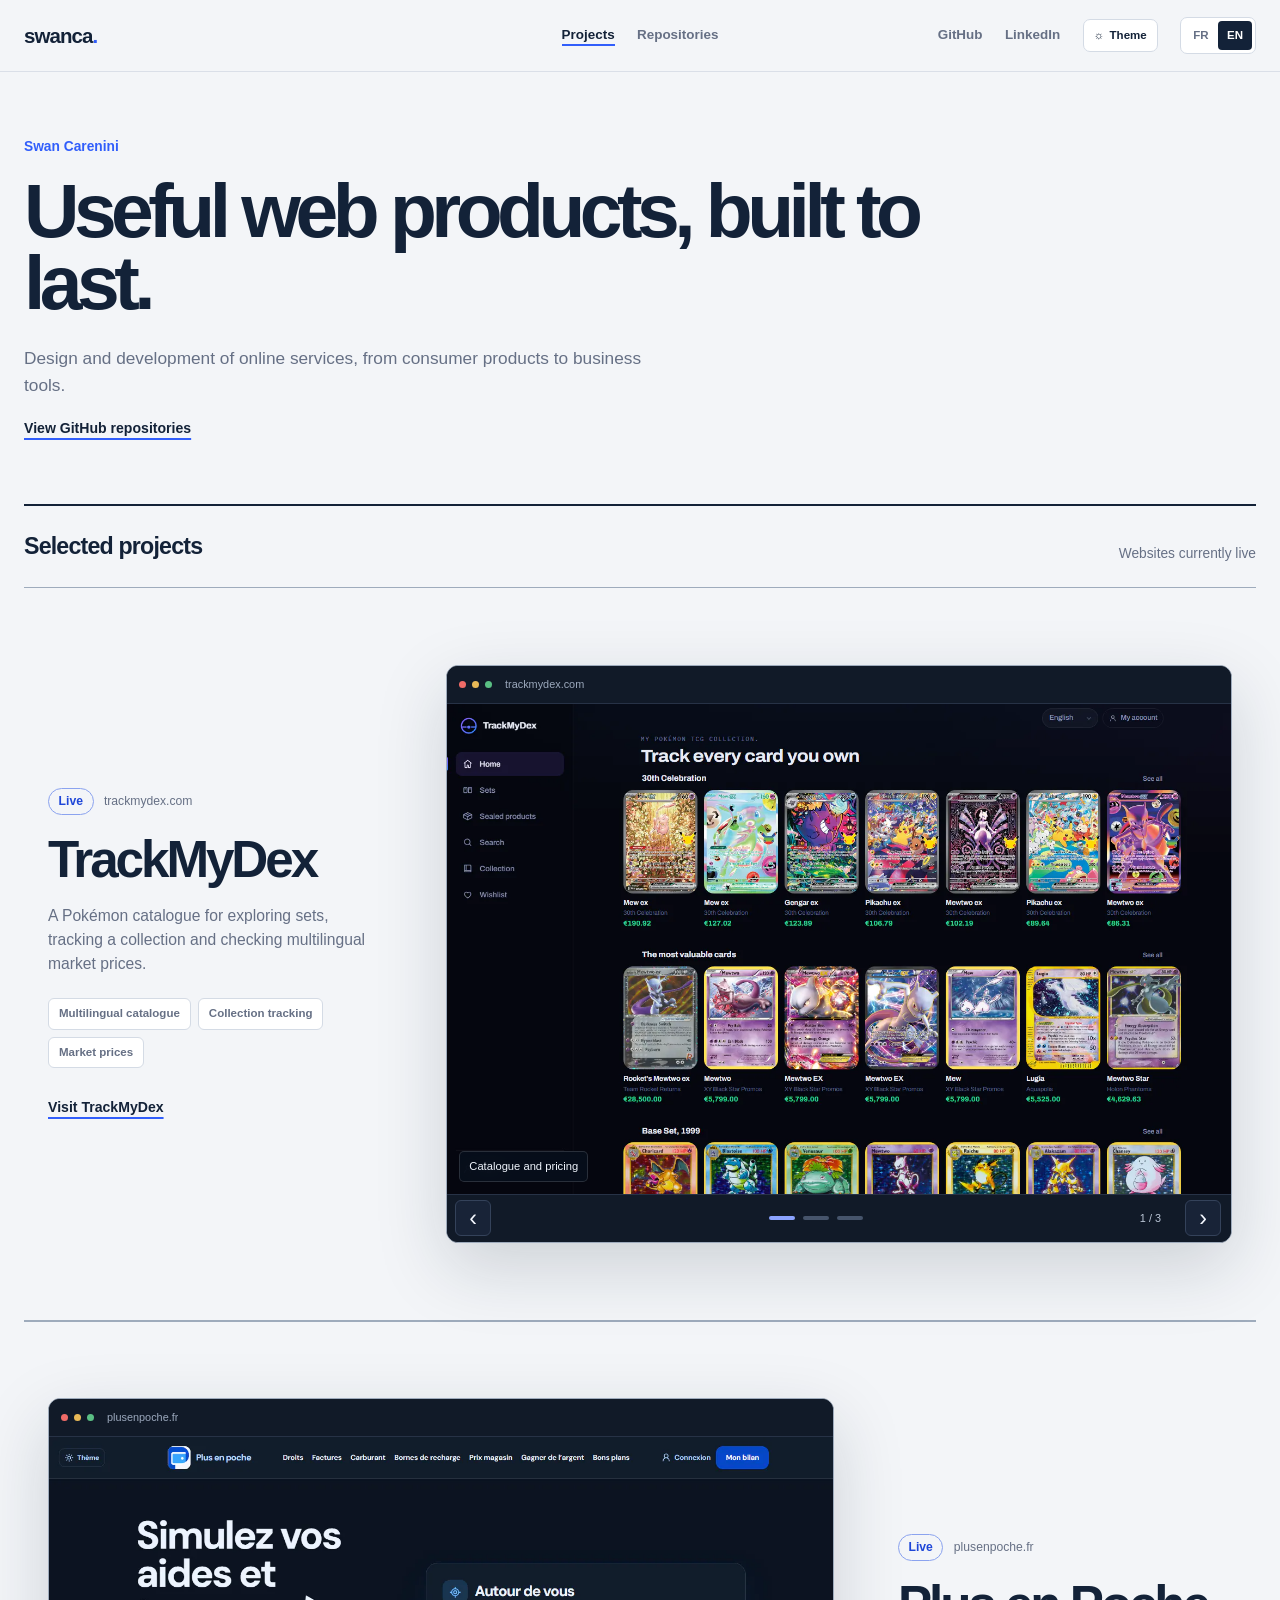
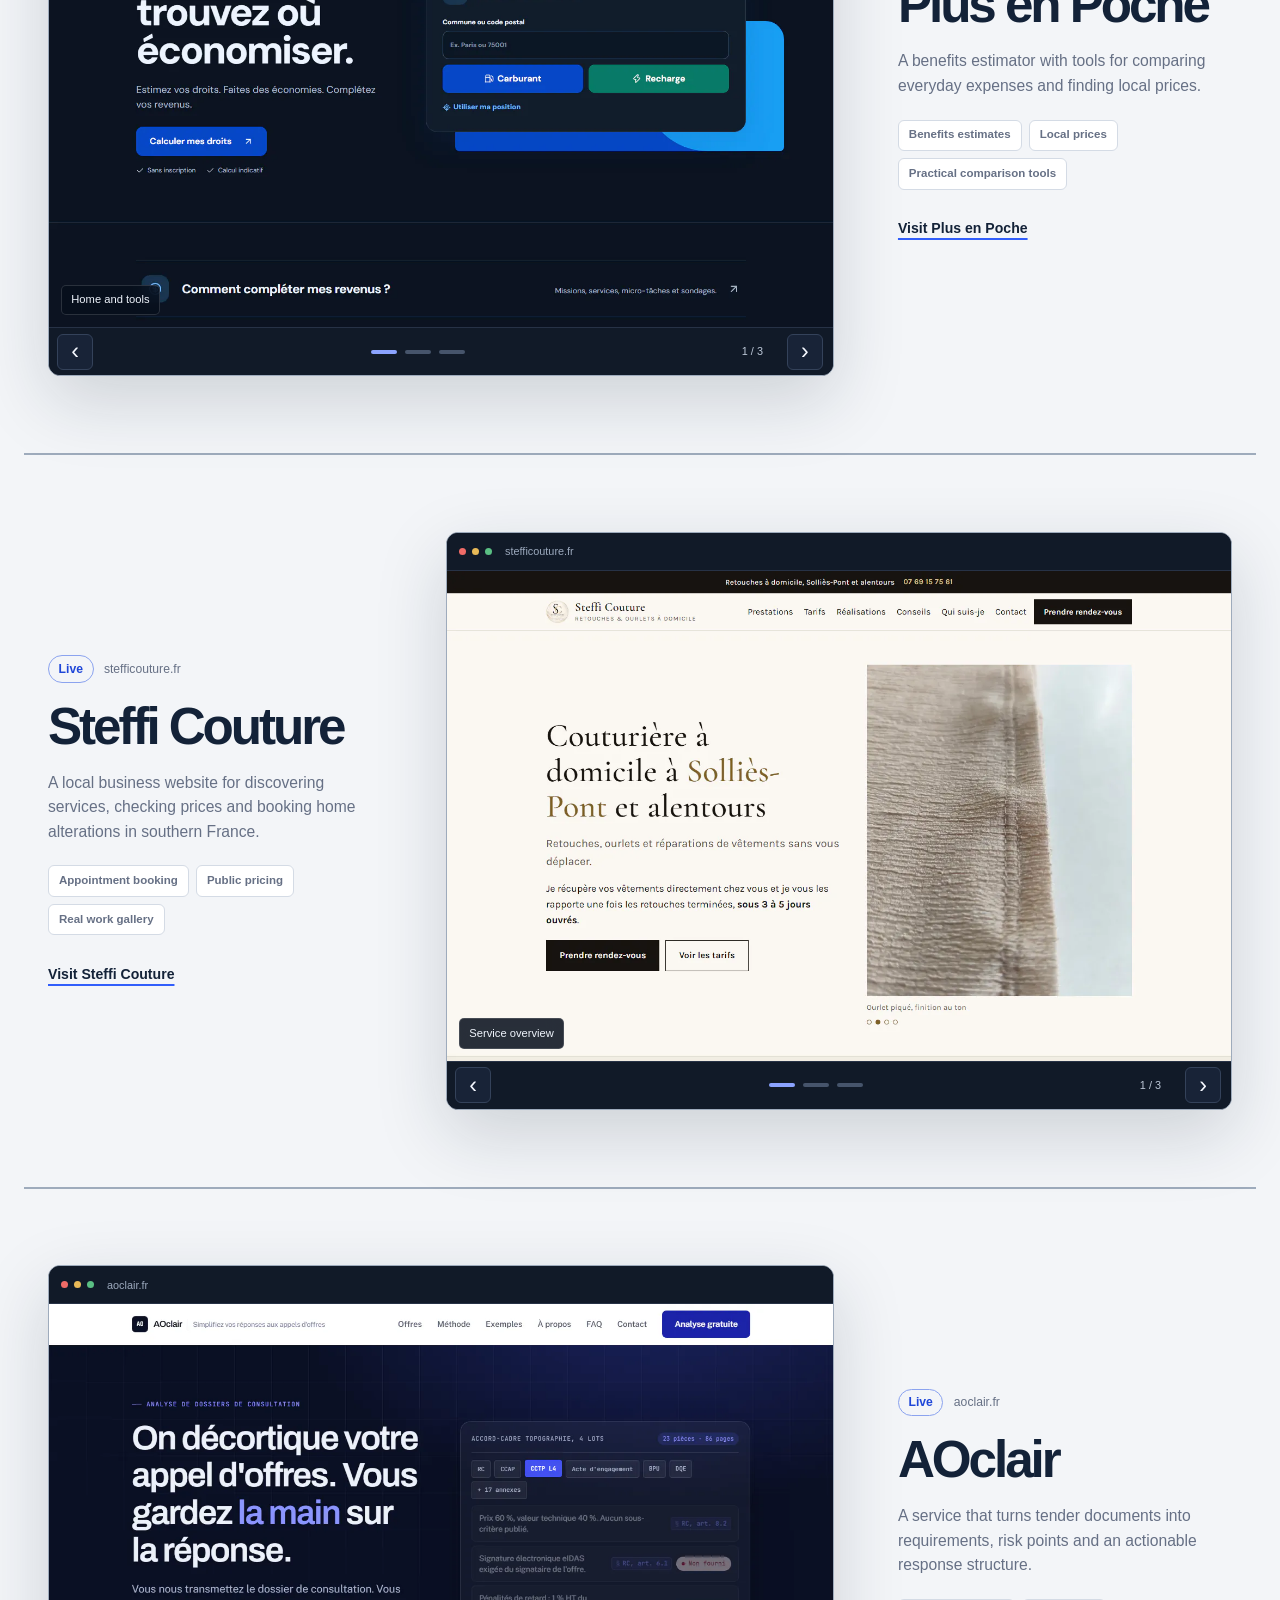
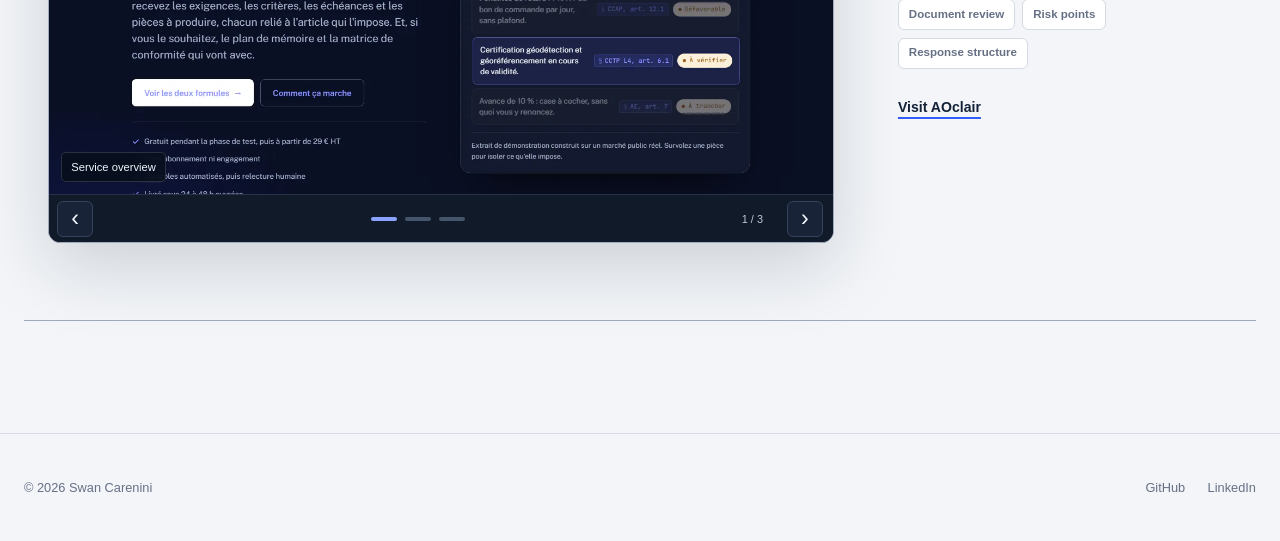
==== commit e942f110: "feat: redesign project portfolio galleries" ====
--- a/index.html
+++ b/index.html
@@ -4,7 +4,7 @@
   <meta charset="utf-8">
   <meta name="viewport" content="width=device-width, initial-scale=1">
   <title>swanca | Web projects</title>
-  <meta name="description" content="Web projects by Swan Carenini: Plus en Poche, Steffi Couture, AOclair and TrackMyDex.">
+  <meta name="description" content="Web projects by Swan Carenini: TrackMyDex, Plus en Poche, Steffi Couture and AOclair.">
   <link rel="canonical" href="https://swanca.github.io/">
   <meta property="og:type" content="website">
   <meta property="og:title" content="swanca | Web projects">
@@ -12,59 +12,181 @@
   <meta property="og:url" content="https://swanca.github.io/">
   <meta property="og:image" content="https://swanca.github.io/assets/images/social-preview.png">
   <meta name="twitter:card" content="summary_large_image">
+  <link rel="icon" href="./assets/images/favicon.svg" type="image/svg+xml">
   <link rel="stylesheet" href="./assets/css/styles.css">
   <script src="./assets/js/site.js" defer></script>
 </head>
 <body data-title-fr="swanca | Projets web" data-title-en="swanca | Web projects">
-  <a class="skip-link" href="#main" data-fr="Aller au contenu" data-en="Skip to content">Aller au contenu</a>
+  <a class="skip-link" href="#main" data-fr="Aller au contenu" data-en="Skip to content">Skip to content</a>
   <header class="site-header">
-    <a class="wordmark" href="./" aria-label="swanca, accueil">swanca<span>.</span></a>
-    <nav aria-label="Navigation principale">
-      <a class="active" href="./" data-fr="Projets" data-en="Projects">Projets</a>
-      <a href="./repos/" data-fr="Dépôts" data-en="Repositories">Dépôts</a>
+    <a class="wordmark" href="./" aria-label="swanca, home">swanca<span>.</span></a>
+    <nav aria-label="Main navigation">
+      <a class="active" href="./" data-fr="Projets" data-en="Projects">Projects</a>
+      <a href="./repos/" data-fr="Dépôts" data-en="Repositories">Repositories</a>
     </nav>
     <div class="header-links">
       <a href="https://github.com/swanca" target="_blank" rel="noreferrer">GitHub</a>
       <a href="https://www.linkedin.com/in/swan-c-35044b11a/" target="_blank" rel="noreferrer">LinkedIn</a>
       <button class="theme-toggle" type="button" data-theme-toggle data-fr="Thème" data-en="Theme" aria-pressed="false">Theme</button>
-      <div class="locale-switch" aria-label="Langue">
+      <div class="locale-switch" aria-label="Language">
         <button type="button" data-locale="fr" aria-pressed="false">FR</button>
         <button type="button" data-locale="en" aria-pressed="true">EN</button>
       </div>
     </div>
   </header>
+
   <main id="main">
     <section class="intro">
       <p class="identity">Swan Carenini</p>
-      <h1 data-fr="Sites et outils web." data-en="Websites and digital tools.">Sites et outils web.</h1>
-      <p data-fr="Des produits utiles, simples à utiliser et maintenus dans le temps." data-en="Useful products, simple to use and maintained over time.">Des produits utiles, simples à utiliser et maintenus dans le temps.</p>
-      <a class="text-link" href="./repos/" data-fr="Voir les dépôts GitHub" data-en="View GitHub repositories">Voir les dépôts GitHub</a>
+      <h1 data-fr="Des produits web utiles et maintenus." data-en="Useful web products, built to last.">Useful web products, built to last.</h1>
+      <p data-fr="Conception et développement de services en ligne, du produit grand public à l’outil métier." data-en="Design and development of online services, from consumer products to business tools.">Design and development of online services, from consumer products to business tools.</p>
+      <a class="text-link" href="./repos/" data-fr="Voir les dépôts GitHub" data-en="View GitHub repositories">View GitHub repositories</a>
     </section>
+
     <section class="projects" aria-labelledby="projects-title">
       <div class="section-title">
-        <h2 id="projects-title" data-fr="Projets" data-en="Projects">Projets</h2>
-        <p data-fr="Sites en production et produits en cours." data-en="Live websites and products in progress.">Sites en production et produits en cours.</p>
+        <h2 id="projects-title" data-fr="Projets sélectionnés" data-en="Selected projects">Selected projects</h2>
+        <p data-fr="Sites actuellement en ligne" data-en="Websites currently live">Websites currently live</p>
       </div>
-      <div class="project-grid">
-        <article class="project-card" data-tilt>
-          <a class="project-visual" href="https://trackmydex.com" target="_blank" rel="noreferrer" aria-label="TrackMyDex"><img src="./assets/images/trackmydex.webp" width="1365" height="768" alt="Aperçu complet de TrackMyDex" data-alt-fr="Aperçu complet de TrackMyDex" data-alt-en="Full preview of TrackMyDex"><span>trackmydex.com</span></a>
-          <div class="project-copy"><div class="status live" data-fr="En ligne" data-en="Live">En ligne</div><h3>TrackMyDex</h3><p data-fr="Catalogue et suivi de collection de cartes Pokémon avec prix multilingues." data-en="Pokémon card catalogue and collection tracker with multilingual pricing.">Catalogue et suivi de collection de cartes Pokémon avec prix multilingues.</p><a class="project-link" href="https://trackmydex.com" target="_blank" rel="noreferrer" data-fr="Ouvrir le site" data-en="Visit website">Ouvrir le site</a></div>
+
+      <div class="project-list">
+        <article class="project-showcase">
+          <div class="project-copy">
+            <div class="project-meta"><span class="status live" data-fr="En ligne" data-en="Live">Live</span><span>trackmydex.com</span></div>
+            <h3>TrackMyDex</h3>
+            <p data-fr="Un catalogue Pokémon pour explorer les séries, suivre une collection et consulter les prix du marché dans plusieurs langues." data-en="A Pokémon catalogue for exploring sets, tracking a collection and checking multilingual market prices.">A Pokémon catalogue for exploring sets, tracking a collection and checking multilingual market prices.</p>
+            <ul class="project-features" aria-label="Features">
+              <li data-fr="Catalogue multilingue" data-en="Multilingual catalogue">Multilingual catalogue</li>
+              <li data-fr="Suivi de collection" data-en="Collection tracking">Collection tracking</li>
+              <li data-fr="Prix du marché" data-en="Market prices">Market prices</li>
+            </ul>
+            <a class="project-link" href="https://trackmydex.com" target="_blank" rel="noreferrer" data-fr="Ouvrir TrackMyDex" data-en="Visit TrackMyDex">Visit TrackMyDex</a>
+          </div>
+          <div class="project-gallery" data-carousel tabindex="0" role="region" aria-roledescription="carousel" aria-label="TrackMyDex previews">
+            <div class="browser-bar" aria-hidden="true"><i></i><i></i><i></i><span>trackmydex.com</span></div>
+            <div class="carousel-viewport">
+              <figure class="carousel-slide" data-slide-panel>
+                <img src="./assets/images/trackmydex-01.webp" width="1440" height="900" alt="TrackMyDex home catalogue" data-alt-fr="Catalogue d’accueil de TrackMyDex" data-alt-en="TrackMyDex home catalogue" fetchpriority="high">
+                <figcaption data-fr="Catalogue et prix" data-en="Catalogue and pricing">Catalogue and pricing</figcaption>
+              </figure>
+              <figure class="carousel-slide" data-slide-panel hidden>
+                <img src="./assets/images/trackmydex-02.webp" width="1440" height="900" loading="lazy" alt="TrackMyDex set browser" data-alt-fr="Explorateur de séries TrackMyDex" data-alt-en="TrackMyDex set browser">
+                <figcaption data-fr="Séries et progression" data-en="Sets and progress">Sets and progress</figcaption>
+              </figure>
+              <figure class="carousel-slide mobile-preview" data-slide-panel hidden>
+                <img src="./assets/images/trackmydex-03.webp" width="390" height="844" loading="lazy" alt="TrackMyDex responsive mobile home page" data-alt-fr="Accueil mobile responsive de TrackMyDex" data-alt-en="TrackMyDex responsive mobile home page">
+                <figcaption data-fr="Application mobile responsive" data-en="Responsive mobile experience">Responsive mobile experience</figcaption>
+              </figure>
+            </div>
+            <div class="carousel-footer">
+              <button class="carousel-control" type="button" data-carousel-prev aria-label="Previous image">‹</button>
+              <div class="carousel-dots" aria-label="Choose an image">
+                <button type="button" data-slide="0" aria-pressed="true" aria-label="Show image 1"></button>
+                <button type="button" data-slide="1" aria-pressed="false" aria-label="Show image 2"></button>
+                <button type="button" data-slide="2" aria-pressed="false" aria-label="Show image 3"></button>
+              </div>
+              <span class="carousel-position" aria-live="polite">1 / 3</span>
+              <button class="carousel-control" type="button" data-carousel-next aria-label="Next image">›</button>
+            </div>
+          </div>
         </article>
-        <article class="project-card" data-tilt>
-          <a class="project-visual" href="https://plusenpoche.fr" target="_blank" rel="noreferrer" aria-label="Plus en Poche"><img src="./assets/images/plus-en-poche.webp" width="1365" height="768" loading="lazy" alt="Aperçu complet du site Plus en Poche" data-alt-fr="Aperçu complet du site Plus en Poche" data-alt-en="Full preview of the Plus en Poche website"><span>plusenpoche.fr</span></a>
-          <div class="project-copy"><div class="status live" data-fr="En ligne" data-en="Live">En ligne</div><h3>Plus en Poche</h3><p data-fr="Simulateur de droits et outils pour comparer ses dépenses courantes." data-en="Benefits estimator and tools for comparing everyday expenses.">Simulateur de droits et outils pour comparer ses dépenses courantes.</p><a class="project-link" href="https://plusenpoche.fr" target="_blank" rel="noreferrer" data-fr="Ouvrir le site" data-en="Visit website">Ouvrir le site</a></div>
+
+        <article class="project-showcase">
+          <div class="project-copy">
+            <div class="project-meta"><span class="status live" data-fr="En ligne" data-en="Live">Live</span><span>plusenpoche.fr</span></div>
+            <h3>Plus en Poche</h3>
+            <p data-fr="Un simulateur de droits sociaux complété par des outils pour comparer les dépenses courantes et trouver des prix locaux." data-en="A benefits estimator with tools for comparing everyday expenses and finding local prices.">A benefits estimator with tools for comparing everyday expenses and finding local prices.</p>
+            <ul class="project-features" aria-label="Features">
+              <li data-fr="Estimation des droits" data-en="Benefits estimates">Benefits estimates</li>
+              <li data-fr="Prix autour de soi" data-en="Local prices">Local prices</li>
+              <li data-fr="Comparateurs pratiques" data-en="Practical comparison tools">Practical comparison tools</li>
+            </ul>
+            <a class="project-link" href="https://plusenpoche.fr" target="_blank" rel="noreferrer" data-fr="Ouvrir Plus en Poche" data-en="Visit Plus en Poche">Visit Plus en Poche</a>
+          </div>
+          <div class="project-gallery" data-carousel tabindex="0" role="region" aria-roledescription="carousel" aria-label="Plus en Poche previews">
+            <div class="browser-bar" aria-hidden="true"><i></i><i></i><i></i><span>plusenpoche.fr</span></div>
+            <div class="carousel-viewport">
+              <figure class="carousel-slide" data-slide-panel>
+                <img src="./assets/images/plus-en-poche-01.webp" width="1440" height="900" loading="lazy" alt="Plus en Poche home page" data-alt-fr="Page d’accueil de Plus en Poche" data-alt-en="Plus en Poche home page">
+                <figcaption data-fr="Accueil et outils" data-en="Home and tools">Home and tools</figcaption>
+              </figure>
+              <figure class="carousel-slide" data-slide-panel hidden>
+                <img src="./assets/images/plus-en-poche-02.webp" width="1440" height="900" loading="lazy" alt="Plus en Poche benefits questionnaire" data-alt-fr="Questionnaire de droits Plus en Poche" data-alt-en="Plus en Poche benefits questionnaire">
+                <figcaption data-fr="Questionnaire de droits" data-en="Benefits questionnaire">Benefits questionnaire</figcaption>
+              </figure>
+              <figure class="carousel-slide" data-slide-panel hidden>
+                <img src="./assets/images/plus-en-poche-03.webp" width="1440" height="900" loading="lazy" alt="Plus en Poche fuel price map" data-alt-fr="Carte des prix du carburant Plus en Poche" data-alt-en="Plus en Poche fuel price map">
+                <figcaption data-fr="Prix du carburant" data-en="Fuel prices">Fuel prices</figcaption>
+              </figure>
+            </div>
+            <div class="carousel-footer">
+              <button class="carousel-control" type="button" data-carousel-prev aria-label="Previous image">‹</button>
+              <div class="carousel-dots" aria-label="Choose an image"><button type="button" data-slide="0" aria-pressed="true" aria-label="Show image 1"></button><button type="button" data-slide="1" aria-pressed="false" aria-label="Show image 2"></button><button type="button" data-slide="2" aria-pressed="false" aria-label="Show image 3"></button></div>
+              <span class="carousel-position" aria-live="polite">1 / 3</span>
+              <button class="carousel-control" type="button" data-carousel-next aria-label="Next image">›</button>
+            </div>
+          </div>
         </article>
-        <article class="project-card" data-tilt>
-          <a class="project-visual" href="https://stefficouture.fr" target="_blank" rel="noreferrer" aria-label="Steffi Couture"><img src="./assets/images/steffi-couture.webp" width="1365" height="768" loading="lazy" alt="Aperçu complet du site Steffi Couture" data-alt-fr="Aperçu complet du site Steffi Couture" data-alt-en="Full preview of the Steffi Couture website"><span>stefficouture.fr</span></a>
-          <div class="project-copy"><div class="status live" data-fr="En ligne" data-en="Live">En ligne</div><h3>Steffi Couture</h3><p data-fr="Présentation, tarifs et réservation pour une couturière à domicile dans le Var." data-en="Services, pricing and booking for a home seamstress in southern France.">Présentation, tarifs et réservation pour une couturière à domicile dans le Var.</p><a class="project-link" href="https://stefficouture.fr" target="_blank" rel="noreferrer" data-fr="Ouvrir le site" data-en="Visit website">Ouvrir le site</a></div>
+
+        <article class="project-showcase">
+          <div class="project-copy">
+            <div class="project-meta"><span class="status live" data-fr="En ligne" data-en="Live">Live</span><span>stefficouture.fr</span></div>
+            <h3>Steffi Couture</h3>
+            <p data-fr="Un site local pour découvrir les prestations, consulter les tarifs et réserver une retouche à domicile dans le Var." data-en="A local business website for discovering services, checking prices and booking home alterations in southern France.">A local business website for discovering services, checking prices and booking home alterations in southern France.</p>
+            <ul class="project-features" aria-label="Features">
+              <li data-fr="Prise de rendez-vous" data-en="Appointment booking">Appointment booking</li>
+              <li data-fr="Tarifs publics" data-en="Public pricing">Public pricing</li>
+              <li data-fr="Réalisations réelles" data-en="Real work gallery">Real work gallery</li>
+            </ul>
+            <a class="project-link" href="https://stefficouture.fr" target="_blank" rel="noreferrer" data-fr="Ouvrir Steffi Couture" data-en="Visit Steffi Couture">Visit Steffi Couture</a>
+          </div>
+          <div class="project-gallery" data-carousel tabindex="0" role="region" aria-roledescription="carousel" aria-label="Steffi Couture previews">
+            <div class="browser-bar" aria-hidden="true"><i></i><i></i><i></i><span>stefficouture.fr</span></div>
+            <div class="carousel-viewport">
+              <figure class="carousel-slide" data-slide-panel><img src="./assets/images/steffi-couture-01.webp" width="1440" height="900" loading="lazy" alt="Steffi Couture home page" data-alt-fr="Page d’accueil de Steffi Couture" data-alt-en="Steffi Couture home page"><figcaption data-fr="Présentation du service" data-en="Service overview">Service overview</figcaption></figure>
+              <figure class="carousel-slide" data-slide-panel hidden><img src="./assets/images/steffi-couture-02.webp" width="1440" height="900" loading="lazy" alt="Steffi Couture pricing page" data-alt-fr="Tarifs de Steffi Couture" data-alt-en="Steffi Couture pricing page"><figcaption data-fr="Tarifs détaillés" data-en="Detailed pricing">Detailed pricing</figcaption></figure>
+              <figure class="carousel-slide" data-slide-panel hidden><img src="./assets/images/steffi-couture-03.webp" width="1440" height="900" loading="lazy" alt="Steffi Couture work gallery" data-alt-fr="Réalisations de Steffi Couture" data-alt-en="Steffi Couture work gallery"><figcaption data-fr="Réalisations" data-en="Work gallery">Work gallery</figcaption></figure>
+            </div>
+            <div class="carousel-footer">
+              <button class="carousel-control" type="button" data-carousel-prev aria-label="Previous image">‹</button>
+              <div class="carousel-dots" aria-label="Choose an image"><button type="button" data-slide="0" aria-pressed="true" aria-label="Show image 1"></button><button type="button" data-slide="1" aria-pressed="false" aria-label="Show image 2"></button><button type="button" data-slide="2" aria-pressed="false" aria-label="Show image 3"></button></div>
+              <span class="carousel-position" aria-live="polite">1 / 3</span>
+              <button class="carousel-control" type="button" data-carousel-next aria-label="Next image">›</button>
+            </div>
+          </div>
         </article>
-        <article class="project-card" data-tilt>
-          <a class="project-visual" href="https://aoclair.fr" target="_blank" rel="noreferrer" aria-label="AOclair"><img src="./assets/images/aoclair.webp" width="1365" height="768" loading="lazy" alt="Aperçu complet du site AOclair" data-alt-fr="Aperçu complet du site AOclair" data-alt-en="Full preview of the AOclair website"><span>aoclair.fr</span></a>
-          <div class="project-copy"><div class="status live" data-fr="En ligne" data-en="Live">En ligne</div><h3>AOclair</h3><p data-fr="Analyse et préparation de réponses aux appels d’offres." data-en="Analysis and preparation of tender responses.">Analyse et préparation de réponses aux appels d’offres.</p><a class="project-link" href="https://aoclair.fr" target="_blank" rel="noreferrer" data-fr="Ouvrir le site" data-en="Visit website">Ouvrir le site</a></div>
+
+        <article class="project-showcase">
+          <div class="project-copy">
+            <div class="project-meta"><span class="status live" data-fr="En ligne" data-en="Live">Live</span><span>aoclair.fr</span></div>
+            <h3>AOclair</h3>
+            <p data-fr="Un service qui transforme un dossier d’appel d’offres en exigences, points de vigilance et structure de réponse directement exploitables." data-en="A service that turns tender documents into requirements, risk points and an actionable response structure.">A service that turns tender documents into requirements, risk points and an actionable response structure.</p>
+            <ul class="project-features" aria-label="Features">
+              <li data-fr="Lecture du dossier" data-en="Document review">Document review</li>
+              <li data-fr="Points de vigilance" data-en="Risk points">Risk points</li>
+              <li data-fr="Structure de réponse" data-en="Response structure">Response structure</li>
+            </ul>
+            <a class="project-link" href="https://aoclair.fr" target="_blank" rel="noreferrer" data-fr="Ouvrir AOclair" data-en="Visit AOclair">Visit AOclair</a>
+          </div>
+          <div class="project-gallery" data-carousel tabindex="0" role="region" aria-roledescription="carousel" aria-label="AOclair previews">
+            <div class="browser-bar" aria-hidden="true"><i></i><i></i><i></i><span>aoclair.fr</span></div>
+            <div class="carousel-viewport">
+              <figure class="carousel-slide" data-slide-panel><img src="./assets/images/aoclair-01.webp" width="1440" height="900" loading="lazy" alt="AOclair home page" data-alt-fr="Page d’accueil d’AOclair" data-alt-en="AOclair home page"><figcaption data-fr="Présentation du service" data-en="Service overview">Service overview</figcaption></figure>
+              <figure class="carousel-slide" data-slide-panel hidden><img src="./assets/images/aoclair-02.webp" width="1440" height="900" loading="lazy" alt="AOclair pricing page" data-alt-fr="Formules proposées par AOclair" data-alt-en="AOclair pricing page"><figcaption data-fr="Formules" data-en="Services">Services</figcaption></figure>
+              <figure class="carousel-slide" data-slide-panel hidden><img src="./assets/images/aoclair-03.webp" width="1440" height="900" loading="lazy" alt="AOclair free analysis page" data-alt-fr="Page d’analyse gratuite AOclair" data-alt-en="AOclair free analysis page"><figcaption data-fr="Analyse gratuite" data-en="Free analysis">Free analysis</figcaption></figure>
+            </div>
+            <div class="carousel-footer">
+              <button class="carousel-control" type="button" data-carousel-prev aria-label="Previous image">‹</button>
+              <div class="carousel-dots" aria-label="Choose an image"><button type="button" data-slide="0" aria-pressed="true" aria-label="Show image 1"></button><button type="button" data-slide="1" aria-pressed="false" aria-label="Show image 2"></button><button type="button" data-slide="2" aria-pressed="false" aria-label="Show image 3"></button></div>
+              <span class="carousel-position" aria-live="polite">1 / 3</span>
+              <button class="carousel-control" type="button" data-carousel-next aria-label="Next image">›</button>
+            </div>
+          </div>
         </article>
       </div>
     </section>
   </main>
+
   <footer><p>© 2026 Swan Carenini</p><div><a href="https://github.com/swanca" target="_blank" rel="noreferrer">GitHub</a><a href="https://www.linkedin.com/in/swan-c-35044b11a/" target="_blank" rel="noreferrer">LinkedIn</a></div></footer>
 </body>
 </html>
--- a/assets/css/styles.css
+++ b/assets/css/styles.css
@@ -1,25 +1,29 @@
 :root {
-  --paper: #f4f7fb;
-  --ink: #10233f;
-  --muted: #64748b;
-  --blue: #2457d6;
-  --blue-pale: #dce8ff;
-  --yellow: #f4c95d;
-  --white: #ffffff;
-  --line: #cbd6e4;
-  --max: 1240px;
+  --paper: #f3f5f8;
+  --surface: #ffffff;
+  --surface-soft: #e9eef5;
+  --ink: #132238;
+  --muted: #667085;
+  --blue: #315efb;
+  --blue-dark: #1e46d8;
+  --line: #d4dbe5;
+  --line-strong: #9eabbc;
+  --focus: #f4c95d;
+  --max: 1260px;
 }
 
 html[data-theme="dark"] {
   color-scheme: dark;
-  --paper: #0c1422;
-  --ink: #eef4ff;
-  --muted: #a7b4c8;
-  --blue: #8aacff;
-  --blue-pale: #17294d;
-  --yellow: #f4c95d;
-  --white: #121d2e;
-  --line: #34445b;
+  --paper: #0e1622;
+  --surface: #151f2d;
+  --surface-soft: #1d2a3a;
+  --ink: #f0f4fb;
+  --muted: #9ba9bb;
+  --blue: #7f9cff;
+  --blue-dark: #9ab0ff;
+  --line: #2e3d51;
+  --line-strong: #53657d;
+  --focus: #f4c95d;
 }
 
 * { box-sizing: border-box; }
@@ -29,17 +33,20 @@
   overflow-x: clip;
   background: var(--paper);
   color: var(--ink);
-  font-family: "Helvetica Neue", "Segoe UI", Arial, sans-serif;
+  font-family: Inter, Aptos, "Segoe UI", Arial, sans-serif;
   font-size: 16px;
   line-height: 1.55;
+  text-rendering: optimizeLegibility;
 }
 a { color: inherit; }
 img { display: block; max-width: 100%; }
 button { font: inherit; }
-a:focus-visible, button:focus-visible {
-  outline: 3px solid var(--yellow);
+[hidden] { display: none !important; }
+a:focus-visible, button:focus-visible, [tabindex]:focus-visible {
+  outline: 3px solid var(--focus);
   outline-offset: 4px;
 }
+
 .skip-link {
   position: fixed;
   z-index: 100;
@@ -47,7 +54,7 @@
   top: -5rem;
   padding: .7rem 1rem;
   background: var(--ink);
-  color: var(--white);
+  color: var(--surface);
 }
 .skip-link:focus { top: 1rem; }
 
@@ -55,33 +62,33 @@
   position: sticky;
   z-index: 20;
   top: 0;
-  min-height: 74px;
+  min-height: 72px;
   display: grid;
   grid-template-columns: 1fr auto 1fr;
   align-items: center;
   gap: 2rem;
   padding: 0 max(24px, calc((100vw - var(--max)) / 2));
-  border-bottom: 1px solid var(--line);
+  border-bottom: 1px solid color-mix(in srgb, var(--line) 84%, transparent);
   background: color-mix(in srgb, var(--paper) 94%, transparent);
-  backdrop-filter: blur(14px);
+  backdrop-filter: blur(16px);
 }
 .wordmark {
   width: max-content;
   color: var(--ink);
-  font-size: 1.3rem;
+  font-size: 1.28rem;
   font-weight: 800;
-  letter-spacing: -.04em;
+  letter-spacing: -.045em;
   text-decoration: none;
 }
 .wordmark span { color: var(--blue); }
 .site-header nav, .header-links, footer div {
   display: flex;
   align-items: center;
-  gap: 1.5rem;
+  gap: 1.4rem;
 }
 .site-header nav a, .header-links > a {
   color: var(--muted);
-  font-size: .85rem;
+  font-size: .84rem;
   font-weight: 650;
   text-decoration: none;
   white-space: nowrap;
@@ -92,25 +99,27 @@
 
 .theme-toggle {
   border: 1px solid var(--line);
-  padding: .42rem .62rem;
-  background: var(--white);
+  border-radius: 7px;
+  padding: .43rem .62rem;
+  background: var(--surface);
   color: var(--ink);
   font-size: .72rem;
-  font-weight: 700;
+  font-weight: 720;
   cursor: pointer;
 }
-.theme-toggle::before { content: '☼'; margin-right: .35rem; }
-.theme-toggle[data-active-theme="dark"]::before { content: '☾'; }
-
+.theme-toggle::before { content: "☼"; margin-right: .35rem; }
+.theme-toggle[data-active-theme="dark"]::before { content: "☾"; }
 .locale-switch {
   display: inline-flex;
   padding: 3px;
   border: 1px solid var(--line);
-  background: var(--white);
+  border-radius: 7px;
+  background: var(--surface);
 }
 .locale-switch button {
   min-width: 34px;
   border: 0;
+  border-radius: 4px;
   padding: .35rem .45rem;
   background: transparent;
   color: var(--muted);
@@ -118,141 +127,228 @@
   font-size: .72rem;
   font-weight: 800;
 }
-.locale-switch button[aria-pressed="true"] {
-  background: var(--ink);
-  color: var(--white);
-}
-
-.intro, .projects, .repository-section {
+.locale-switch button[aria-pressed="true"] { background: var(--ink); color: var(--surface); }
+
+.intro, .section-title, .project-list, .repository-section {
   width: min(calc(100% - 48px), var(--max));
   margin-inline: auto;
 }
 .intro {
-  min-height: 410px;
+  min-height: 390px;
   display: flex;
   flex-direction: column;
   justify-content: center;
   padding: 4rem 0;
 }
-.intro.compact { min-height: 390px; }
+.intro.compact { min-height: 350px; }
 .identity {
-  margin: 0 0 1.2rem;
+  margin: 0 0 1.05rem;
   color: var(--blue);
-  font-size: .8rem;
-  font-weight: 800;
+  font-size: .86rem;
+  font-weight: 760;
 }
 .intro h1 {
-  max-width: 850px;
+  max-width: 900px;
   margin: 0;
-  font-size: clamp(3.2rem, 6.4vw, 5.8rem);
+  font-size: clamp(3rem, 6vw, 5.4rem);
   font-weight: 780;
-  letter-spacing: -.075em;
-  line-height: .9;
-}
-.intro.compact h1 { font-size: clamp(3.2rem, 7vw, 6.4rem); }
+  letter-spacing: -.072em;
+  line-height: .94;
+}
+.intro.compact h1 { font-size: clamp(3rem, 6vw, 5.5rem); }
 .intro > p:not(.identity) {
-  max-width: 540px;
-  margin: 2rem 0 1.4rem;
-  color: var(--muted);
-  font-size: 1.15rem;
+  max-width: 620px;
+  margin: 1.65rem 0 1.25rem;
+  color: var(--muted);
+  font-size: 1.08rem;
 }
 .text-link, .project-link {
   width: max-content;
-  border-bottom: 2px solid var(--blue);
   color: var(--ink);
   font-size: .88rem;
-  font-weight: 750;
-  text-decoration: none;
-}
-.text-link:hover, .project-link:hover { color: var(--blue); }
-
-.projects, .repository-section { padding-bottom: 7rem; }
+  font-weight: 760;
+  text-decoration-color: var(--blue);
+  text-decoration-thickness: 2px;
+  text-underline-offset: 5px;
+}
+.text-link:hover, .project-link:hover { color: var(--blue-dark); }
+
+.projects { padding-bottom: 7rem; }
 .section-title {
   display: flex;
   align-items: end;
   justify-content: space-between;
   gap: 2rem;
-  padding: 1.5rem 0;
-  border-top: 1px solid var(--ink);
-}
-.section-title h2 { margin: 0; font-size: 1.4rem; letter-spacing: -.03em; }
-.section-title p { margin: 0; color: var(--muted); font-size: .85rem; }
-
-.project-grid {
+  padding: 1.4rem 0;
+  border-top: 2px solid var(--ink);
+}
+.section-title h2 { margin: 0; font-size: 1.45rem; letter-spacing: -.035em; }
+.section-title p { margin: 0; color: var(--muted); font-size: .86rem; }
+.project-list { border-bottom: 1px solid var(--line-strong); }
+.project-showcase {
   display: grid;
-  grid-template-columns: repeat(2, minmax(0, 1fr));
-  gap: 1.4rem;
-  padding-top: 1.4rem;
-}
-.project-card {
+  grid-template-columns: minmax(250px, .68fr) minmax(0, 1.6fr);
+  align-items: center;
+  gap: clamp(2rem, 5vw, 5rem);
+  min-height: 610px;
+  padding: clamp(3.5rem, 6vw, 6rem) clamp(0rem, 2vw, 1.5rem);
+  border-top: 1px solid var(--line-strong);
+}
+.project-showcase + .project-showcase { border-top-width: 2px; }
+.project-showcase:nth-child(even) { grid-template-columns: minmax(0, 1.6fr) minmax(250px, .68fr); }
+.project-showcase:nth-child(even) .project-copy { order: 2; }
+.project-showcase:nth-child(even) .project-gallery { order: 1; }
+.project-copy { max-width: 390px; }
+.project-meta {
+  display: flex;
+  align-items: center;
+  flex-wrap: wrap;
+  gap: .65rem;
+  margin-bottom: 1.2rem;
+  color: var(--muted);
+  font-size: .76rem;
+}
+.status {
+  display: inline-flex;
+  align-items: center;
+  min-height: 26px;
+  padding: .2rem .6rem;
+  border: 1px solid color-mix(in srgb, var(--blue) 45%, var(--line));
+  border-radius: 999px;
+  color: var(--blue-dark);
+  font-weight: 760;
+}
+.project-showcase h3 {
+  margin: 0;
+  font-size: clamp(2.2rem, 4vw, 4rem);
+  letter-spacing: -.06em;
+  line-height: .96;
+}
+.project-copy > p {
+  margin: 1.25rem 0 1.35rem;
+  color: var(--muted);
+  font-size: .98rem;
+}
+.project-features {
+  display: flex;
+  flex-wrap: wrap;
+  gap: .45rem;
+  margin: 0 0 1.65rem;
+  padding: 0;
+  list-style: none;
+}
+.project-features li {
+  padding: .36rem .62rem;
+  border: 1px solid var(--line);
+  border-radius: 6px;
+  background: var(--surface);
+  color: var(--muted);
+  font-size: .72rem;
+  font-weight: 650;
+}
+
+.project-gallery {
+  --pointer-x: 50%;
+  --pointer-y: 50%;
+  position: relative;
   min-width: 0;
   overflow: hidden;
-  border: 1px solid var(--line);
-  border-radius: 14px;
-  background: var(--white);
-  box-shadow: 0 18px 45px color-mix(in srgb, var(--ink) 8%, transparent);
-  transform: perspective(900px) rotateX(var(--tilt-x, 0deg)) rotateY(var(--tilt-y, 0deg));
-  transform-style: preserve-3d;
-  transition: transform .18s ease, border-color .18s ease, box-shadow .18s ease;
-  will-change: transform;
-}
-.project-card:hover {
-  border-color: color-mix(in srgb, var(--blue) 58%, var(--line));
-  box-shadow: 0 22px 55px color-mix(in srgb, var(--blue) 14%, transparent);
-}
-.project-copy { padding: 1.45rem 1.5rem 1.6rem; }
-.status {
-  width: max-content;
-  margin-bottom: .8rem;
-  color: var(--blue);
+  border: 1px solid var(--line-strong);
+  border-radius: 12px;
+  background: #08101d;
+  box-shadow: 0 24px 70px color-mix(in srgb, var(--ink) 17%, transparent);
+}
+.browser-bar {
+  height: 38px;
+  display: flex;
+  align-items: center;
+  gap: 6px;
+  padding: 0 12px;
+  border-bottom: 1px solid #273246;
+  background: #111a28;
+  color: #9ca9bd;
+  font-size: .68rem;
+}
+.browser-bar i { width: 7px; height: 7px; border-radius: 50%; background: #526178; }
+.browser-bar i:first-child { background: #f06b67; }
+.browser-bar i:nth-child(2) { background: #e8b957; }
+.browser-bar i:nth-child(3) { background: #5abf83; }
+.browser-bar span {
+  overflow: hidden;
+  margin-left: 7px;
+  text-overflow: ellipsis;
+  white-space: nowrap;
+}
+.carousel-viewport { position: relative; aspect-ratio: 16 / 10; overflow: hidden; }
+.carousel-viewport::after {
+  content: "";
+  position: absolute;
+  inset: 0;
+  pointer-events: none;
+  background: radial-gradient(360px circle at var(--pointer-x) var(--pointer-y), #ffffff12, transparent 60%);
+  opacity: 0;
+  transition: opacity .2s ease;
+}
+.project-gallery:hover .carousel-viewport::after { opacity: 1; }
+.carousel-slide { position: relative; width: 100%; height: 100%; margin: 0; background: #080e19; }
+.carousel-slide img { width: 100%; height: 100%; object-fit: contain; }
+.carousel-slide.mobile-preview {
+  background: linear-gradient(135deg, #111b2b, #070d17 68%);
+}
+.carousel-slide.mobile-preview img {
+  width: auto;
+  margin-inline: auto;
+  box-shadow: 0 0 0 1px #ffffff18, 0 16px 42px #0008;
+}
+.carousel-slide figcaption {
+  position: absolute;
+  left: 12px;
+  bottom: 12px;
+  padding: .35rem .58rem;
+  border: 1px solid #ffffff24;
+  border-radius: 5px;
+  background: #07101cdd;
+  color: #eff4fc;
   font-size: .7rem;
-  font-weight: 760;
-  letter-spacing: .06em;
-  text-transform: uppercase;
-}
-.project-card h3 {
-  margin: 0;
-  font-size: clamp(1.6rem, 2.8vw, 2.35rem);
-  letter-spacing: -.045em;
+  backdrop-filter: blur(8px);
+}
+.carousel-footer {
+  min-height: 48px;
+  display: grid;
+  grid-template-columns: 38px 1fr auto 38px;
+  align-items: center;
+  gap: .7rem;
+  padding: 5px 8px;
+  border-top: 1px solid #273246;
+  background: #111a28;
+  color: #bdc8d8;
+}
+.carousel-control {
+  width: 36px;
+  height: 36px;
+  border: 1px solid #34425a;
+  border-radius: 6px;
+  background: #182337;
+  color: #f5f8ff;
+  cursor: pointer;
+  font-size: 1.45rem;
   line-height: 1;
 }
-.project-copy > p {
-  min-height: 3.1em;
-  margin: .9rem 0 1.1rem;
-  color: var(--muted);
-  font-size: .92rem;
-}
-.project-visual {
-  position: relative;
-  display: block;
-  overflow: hidden;
-  aspect-ratio: 1365 / 768;
-  border-bottom: 1px solid var(--line);
-  background: #080e19;
-  color: inherit;
-  text-decoration: none;
-}
-.project-visual img {
-  width: 100%;
-  height: 100%;
-  object-fit: contain;
-  transition: transform .35s ease;
-}
-.project-card:hover .project-visual img { transform: scale(1.012); }
-.project-visual span {
-  position: absolute;
-  right: .75rem;
-  bottom: .65rem;
-  padding: .26rem .5rem;
-  border: 1px solid #ffffff2b;
+.carousel-control:hover { border-color: #7f9cff; background: #22314a; }
+.carousel-dots { display: flex; align-items: center; justify-content: center; gap: .5rem; }
+.carousel-dots button {
+  width: 26px;
+  height: 4px;
+  border: 0;
   border-radius: 999px;
-  background: #08101ed9;
-  color: #f5f8ff;
-  font-size: .65rem;
-  letter-spacing: .02em;
-  backdrop-filter: blur(8px);
-}
-
+  padding: 0;
+  background: #46546b;
+  cursor: pointer;
+}
+.carousel-dots button[aria-pressed="true"] { background: #8ba3ff; }
+.carousel-position { min-width: 34px; font-size: .68rem; font-variant-numeric: tabular-nums; }
+
+.repository-section { padding-bottom: 7rem; }
 .repository-grid {
   display: grid;
   grid-template-columns: repeat(2, minmax(0, 1fr));
@@ -265,25 +361,18 @@
   padding: 2rem;
   border-right: 1px solid var(--line);
   border-bottom: 1px solid var(--line);
-  background: var(--white);
+  background: var(--surface);
 }
 .repository-card:nth-child(even) { border-right: 0; }
 .repository-card h3 { margin: 0; font-size: 1.35rem; letter-spacing: -.03em; }
 .repository-card h3 a { text-decoration: none; }
-.repository-card h3 a:hover { color: var(--blue); }
+.repository-card h3 a:hover { color: var(--blue-dark); }
 .repository-card p { color: var(--muted); }
-.repo-meta {
-  display: flex;
-  flex-wrap: wrap;
-  gap: 1rem;
-  margin-top: auto;
-  color: var(--muted);
-  font-size: .75rem;
-}
+.repo-meta { display: flex; flex-wrap: wrap; gap: 1rem; margin-top: auto; color: var(--muted); font-size: .75rem; }
 .repo-state { padding: 3rem 0; color: var(--muted); }
 
 footer {
-  min-height: 110px;
+  min-height: 108px;
   display: flex;
   align-items: center;
   justify-content: space-between;
@@ -297,38 +386,61 @@
 footer a { text-decoration: none; }
 footer a:hover { color: var(--ink); }
 
-@media (max-width: 940px) {
+.error-page {
+  width: min(calc(100% - 40px), 720px);
+  min-height: 100vh;
+  display: grid;
+  align-content: center;
+  margin-inline: auto;
+}
+.error-page h1 { margin: 0; font-size: clamp(3rem, 8vw, 6rem); letter-spacing: -.06em; }
+.error-page p { color: var(--muted); }
+.eyebrow { font-weight: 800; }
+.button { width: max-content; margin-top: 1rem; padding: .75rem 1rem; border-radius: 7px; text-decoration: none; }
+.button-primary { background: var(--blue); color: #fff; }
+
+@media (max-width: 1040px) {
   .site-header { grid-template-columns: auto 1fr; }
   .site-header nav { display: none; }
+  .project-showcase, .project-showcase:nth-child(even) { grid-template-columns: 1fr; min-height: 0; gap: 2rem; }
+  .project-copy, .project-showcase:nth-child(even) .project-copy { order: 1; max-width: 650px; }
+  .project-gallery, .project-showcase:nth-child(even) .project-gallery { order: 2; }
 }
 
 @media (max-width: 760px) {
   .site-header { min-height: 66px; gap: 1rem; padding-inline: 18px; }
-  .header-links { gap: .45rem; }
+  .header-links { gap: .42rem; }
   .header-links > a { display: none; }
-  .intro, .projects, .repository-section { width: min(calc(100% - 36px), var(--max)); }
-  .intro { min-height: 370px; padding: 3rem 0; }
-  .intro.compact { min-height: 340px; }
-  .intro h1 { font-size: clamp(2.8rem, 14vw, 4.6rem); }
+  .intro, .section-title, .project-list, .repository-section { width: min(calc(100% - 32px), var(--max)); }
+  .intro { min-height: 330px; padding: 3rem 0; }
+  .intro.compact { min-height: 310px; }
+  .intro h1 { font-size: clamp(2.65rem, 13vw, 4.2rem); }
   .intro > p:not(.identity) { font-size: 1rem; }
   .section-title { display: block; }
-  .section-title p { margin-top: .45rem; }
-  .project-grid { grid-template-columns: 1fr; gap: 1rem; }
-  .project-copy > p { min-height: 0; }
+  .section-title p { margin-top: .4rem; }
+  .project-showcase { padding: 3.2rem 0; }
+  .project-showcase h3 { font-size: clamp(2.35rem, 12vw, 3.4rem); }
+  .project-gallery { border-radius: 8px; }
+  .browser-bar { height: 32px; }
+  .carousel-footer { min-height: 46px; grid-template-columns: 36px 1fr auto 36px; gap: .35rem; }
+  .carousel-control { width: 34px; height: 34px; }
+  .carousel-dots button { width: 20px; }
   .repository-grid { grid-template-columns: 1fr; }
   .repository-card, .repository-card:nth-child(even) { border-right: 0; }
   footer { min-height: 95px; padding-inline: 18px; }
 }
 
 @media (max-width: 430px) {
-  .header-links { gap: .4rem; }
-  .locale-switch button { min-width: 31px; }
-  .intro h1 { font-size: 2.75rem; overflow-wrap: anywhere; }
-  .theme-toggle { padding-inline: .5rem; }
+  .header-links { gap: .35rem; }
+  .locale-switch button { min-width: 30px; }
+  .theme-toggle { padding-inline: .48rem; }
+  .intro h1 { overflow-wrap: anywhere; }
+  .carousel-slide figcaption { display: none; }
   footer { align-items: flex-start; flex-direction: column; gap: .8rem; }
 }
 
 @media (prefers-reduced-motion: reduce) {
   html { scroll-behavior: auto; }
   *, *::before, *::after { animation-duration: .01ms !important; transition-duration: .01ms !important; }
-}
+  .carousel-viewport::after { display: none; }
+}
